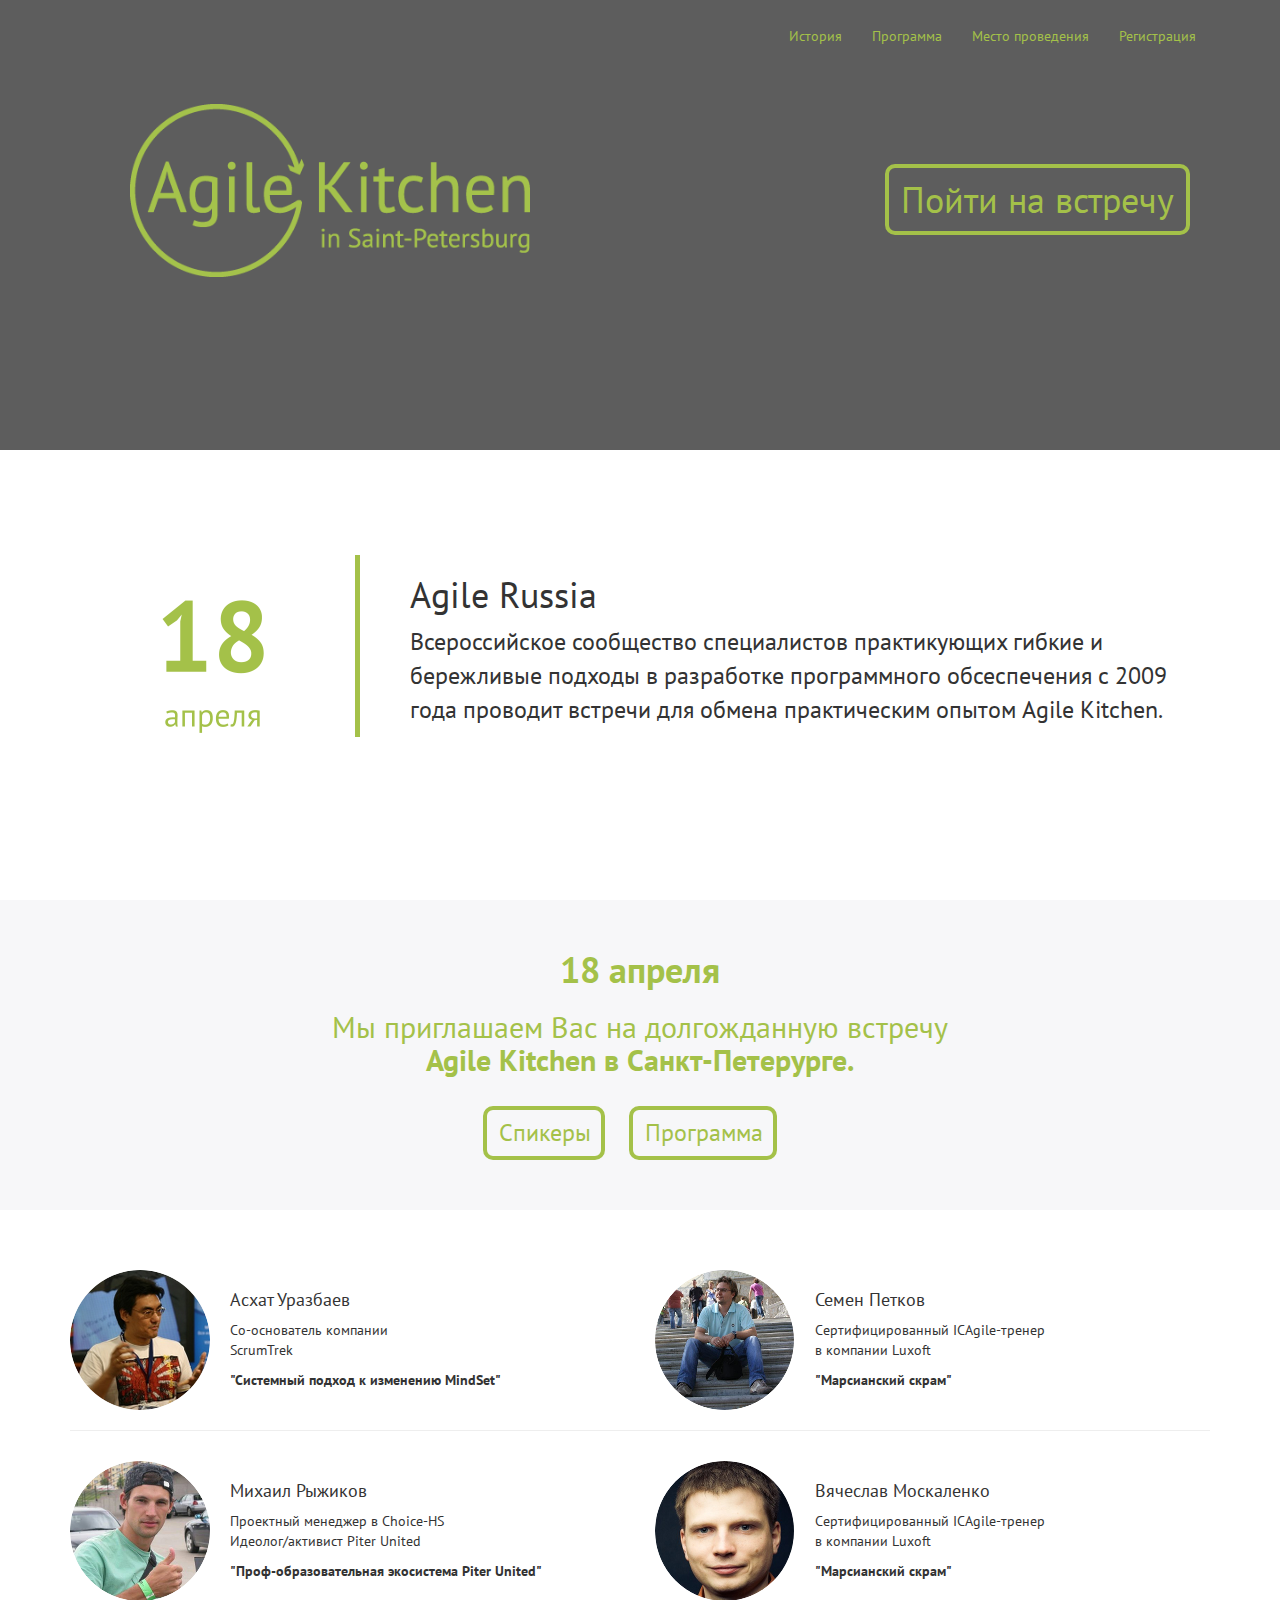
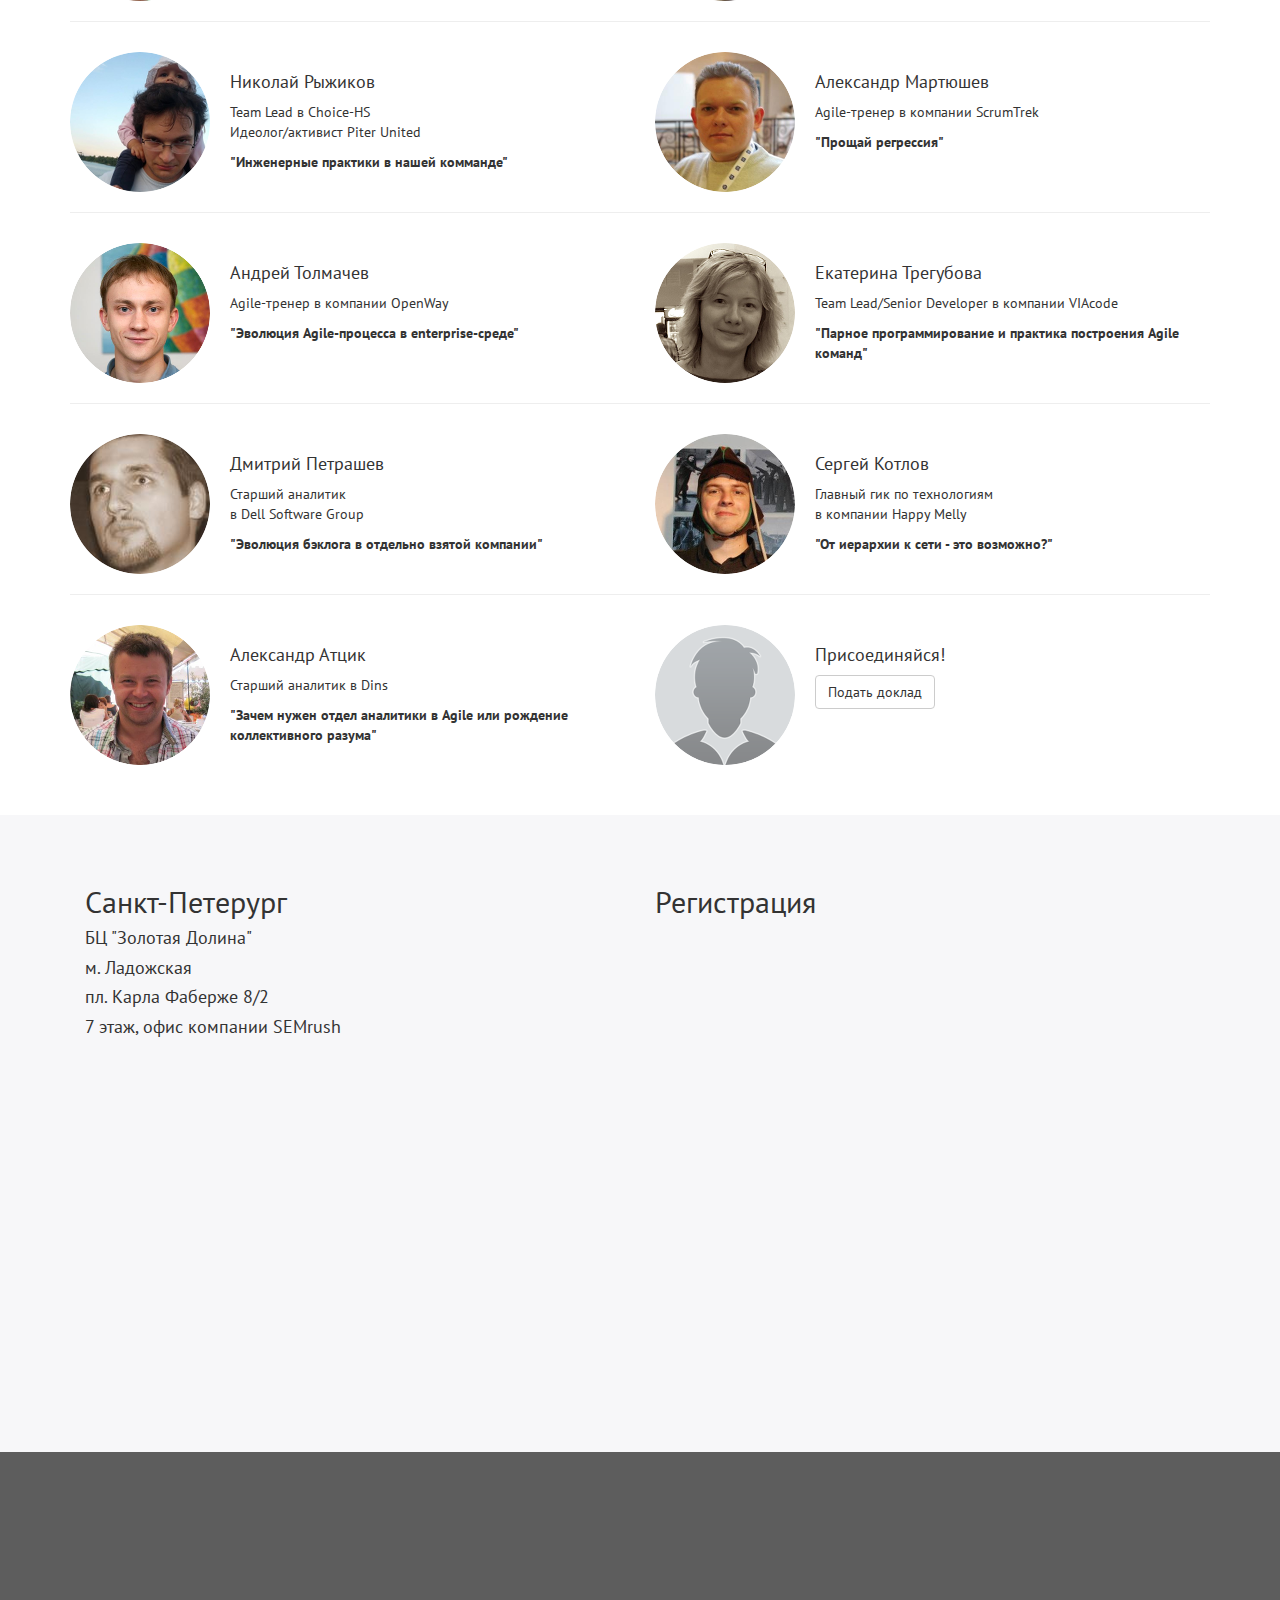
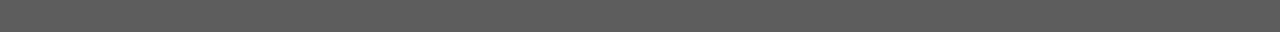
==== index.html @ 90783349 "logo_responsive" ====
<!DOCTYPE html>
<html lang="en">
  <head>
    <meta charset="utf-8">
    <meta http-equiv="X-UA-Compatible" content="IE=edge">
    <meta name="viewport" content="width=device-width, initial-scale=1">
    <title>SPb Agile Kitchen</title>

    <!-- Bootstrap -->
    <link href="css/bootstrap.min.css" rel="stylesheet">

    <!-- PT Sans font-->
    <link href='http://fonts.googleapis.com/css?family=PT+Sans:400,700,400italic,700italic' rel='stylesheet' type='text/css'>

    <!-- HTML5 Shim and Respond.js IE8 support of HTML5 elements and media queries -->
    <!-- WARNING: Respond.js doesn't work if you view the page via file:// -->
    <!--[if lt IE 9]>
      <script src="https://oss.maxcdn.com/libs/html5shiv/3.7.0/html5shiv.js"></script>
      <script src="https://oss.maxcdn.com/libs/respond.js/1.4.2/respond.min.js"></script>
    <![endif]-->
  </head>
  <body>
    <div class="container-fluid">
        <div class="row header">
            <div class="container">
                <div class="row">    
                    <nav class="navbar" role="navigation">
                        <div class="container navabar">
                            <div class="collapse navbar-collapse" id="bs-example-navbar-collapse-1">
                                <ul class="nav navbar-nav navbar-right">
                                    <li><a href="#">История</a></li>
                                    <li><a href="#">Программа</a></li>
                                    <li><a href="#">Место проведения</a></li>
                                    <li><a href="#">Регистрация</a></li>
                                </ul>
                            </div>
                        </div>
                    </nav>
                </div>
                <div class="row">
            		<div class="container">
                        <div class="row logo">
                            <div class="akitchen">
                                <img src="img/akitchen_primary.png" width="400px">
                            </div>
                            <div class="registration">
                                <a href="" class="btn btn-default regbtn"> Пойти на встречу </a>
                            </div>
                        </div>
                    </div>
            	</div>
            </div>
        </div>

        <div class="row history">
            <div class="container">
                
                <div class="col-xs-12 col-md-3">
                    <div class="eventdate">
                        <img src="img/kitchendate.png" width="200px">
                    </div>
                </div>
                <div class="col-xs-12 col-md-9 agilerussia">
                    <h1> Agile Russia </h1>
                    <p> Всероссийское сообщество специалистов практикующих гибкие и бережливые подходы в разработке программного обсеспечения с 2009 года проводит встречи для обмена практическим опытом Agile Kitchen.</p>
                </div>

            </div>
        </div>

        <div class="row program_nav">
            <div class="container navigation">
                <div class="row">    
                    <div class="centered">
                        <h1> <strong>18 апреля</strong> <h1>
                        <h2> Мы приглашаем Вас на долгожданную встречу <br> 
                            <strong> Agile Kitchen в Санкт-Петерурге.</strong></h2>
                        <a href="" class="btn btn-default action"> Спикеры </a>
                        <a href="" class="btn btn-default action"> Программа </a>
                    </div>
                </div>
            </div>
        </div>

        <div class="row program">    
            <div class="container speakers">
                <div class="row">
                    <div class="col-xs-12 col-md-6">
                        <div class="speaker">
                            <img src="img/Urazbaev.png" alt="..." class="img-circle">
                            <h4> Асхат Уразбаев </h4>
                            <p> Со-основатель компании <br>ScrumTrek</p>
                            <p><strong>"Системный подход к изменению MindSet" </strong> </p>
                        </div>
                    </div>

                    <div class="col-xs-12 col-md-6">
                        <div class="speaker">
                            <img src="img/Petkov.png" alt="..." class="img-circle">
                            <h4> Семен Петков </h4>
                            <p> Сертифицированный ICAgile-тренер <br>в компании Luxoft</p>
                            <p> <strong> "Марсианский скрам" </strong></p>
                        </div>
                    </div>
                </div>

                <hr>

                <div class="row">
                    <div class="col-xs-12 col-md-6">
                        <div class="speaker">
                            <img src="img/Ryzhikov.png" alt="..." class="img-circle">
                            <h4> Михаил Рыжиков </h4>
                            <p> Проектный менеджер в Choice-HS <br>Идеолог/активист Piter United</p>
                            <p><strong>"Проф-образовательная экосистема Piter United"</strong></p>
                        </div>
                    </div>

                    <div class="col-xs-12 col-md-6">
                        <div class="speaker">
                            <img src="img/Moskalenko.png" alt="..." class="img-circle">
                            <h4> Вячеслав Москаленко </h4>
                            <p> Сертифицированный ICAgile-тренер <br>в компании Luxoft</p>
                            <p> <strong> "Марсианский скрам" </strong></p>
                        </div>
                    </div>
                </div>

                <hr>

                <div class="row">
                    <div class="col-xs-12 col-md-6">
                        <div class="speaker">
                            <img src="img/RyzhikovN.png" alt="..." class="img-circle">
                            <h4> Николай Рыжиков </h4>
                            <p> Team Lead в Choice-HS <br>Идеолог/активист Piter United</p>
                            <p><strong>"Инженерные практики в нашей комманде"</strong></p>
                        </div>
                    </div>

                    <div class="col-xs-12 col-md-6">
                        <div class="speaker">
                            <img src="img/Martiushev.png" alt="..." class="img-circle">
                            <h4> Александр Мартюшев </h4>
                            <p> Agile-тренер в компании ScrumTrek</p>
                            <p><strong>"Прощай регрессия"</strong></p>
                        </div>
                    </div>

                </div>

                <hr>

                <div class="row">
                    <div class="col-xs-12 col-md-6">
                        <div class="speaker">
                            <img src="img/Tolmachev.png" alt="..." class="img-circle">
                            <h4> Андрей Толмачев </h4>
                            <p> Agile-тренер в компании OpenWay</p>
                            <p><strong>"Эволюция Agile-процесса в enterprise-среде"</strong></p>
                        </div>
                    </div>

                    <div class="col-xs-12 col-md-6">
                        <div class="speaker">
                            <img src="img/Tregubova.png" alt="..." class="img-circle">
                            <h4> Екатерина Трегубова </h4>
                            <p> Team Lead/Senior Developer в компании VIAcode</p>
                            <p><strong>"Парное программирование и практика построения Agile команд"</strong></p>
                        </div>
                    </div>
                </div>

                <hr>

                <div class="row">
                    <div class="col-xs-12 col-md-6">
                        <div class="speaker">
                            <img src="img/Petrashev.png" alt="..." class="img-circle">
                            <h4> Дмитрий Петрашев </h4>
                            <p> Старший аналитик  <br>в Dell Software Group</p>
                            <p><strong>"Эволюция бэклога в отдельно взятой компании"</strong></p>
                        </div>
                    </div>    

                    <div class="col-xs-12 col-md-6">
                        <div class="speaker">
                            <img src="img/Kotlov.png" alt="..." class="img-circle">
                            <h4> Сергей Котлов </h4>
                            <p> Главный гик по технологиям <br>в компании Happy Melly</p>
                            <p><strong>"От иерархии к сети - это возможно?"</strong></p>
                        </div>
                    </div>
                </div>

                <hr>

                <div class="row">
                    <div class="col-xs-12 col-md-6">
                        <div class="speaker">
                            <img src="img/Atsik.png" alt="..." class="img-circle">
                            <h4> Александр Атцик </h4>
                            <p> Старший аналитик в Dins</p>
                            <p><strong>"Зачем нужен отдел аналитики в Agile или рождение коллективного разума"</strong></p>
                        </div>
                    </div>    

                    <div class="col-xs-12 col-md-6">
                        <div class="speaker">
                            <img src="img/profile.png" alt="..." class="img-circle">
                            <h4> Присоединяйся! </h4>
                            <a class="btn btn-default" href="mailto:piterunited@gmail.com">Подать доклад</a>
                        </div>
                    </div>
                </div>

            </div>
            
            <div class="container programma">
            </div>
        </div>

        <div class="row place">
            <div class="container">
                <div class="col-xs-12 col-md-6">
                    <div class="address">
                        <h2>Санкт-Петерург</h2>
                        <h4>БЦ "Золотая Долина"</h4>
                        <h4>м. Ладожская</h4>
                        <h4>пл. Карла Фаберже 8/2</h4>
                        <h4> 7 этаж, офис компании SEMrush</h4>
                    </div>
                    <div class="map">
                        <iframe src="https://www.google.com/maps/embed?pb=!1m14!1m8!1m3!1d1998.8951036023518!2d30.438757751342777!3d59.933882746565814!3m2!1i1024!2i768!4f13.1!3m3!1m2!1s0x469631fcfbc6f815%3A0x285c0dc215e7cc01!2sploshchad&#39;+Karla+Faberzhe%2C+8%2F2%2C+Sankt-Peterburg!5e0!3m2!1sen!2sru!4v1397076860439" width="400" height="300" frameborder="0" style="border:0"></iframe>
                    </div>
                </div>
                <div class="col-xs-12 col-md-6">
                    <div class="regform">
                        <h2> Регистрация </h2>
                        <script defer="defer" data-timepad-widget-v2="event_register" data-timepad-customized="2708" src="http://timepad.ru/js/tpwf/loader/min/loader.js">
                            (function(){return {"event":{"id":"115132","org":"1382","subdomain":"agilerussia"}}; })();
                        </script>
                    </div>
                </div>
            </div>
        </div>

        <div class="row footer">
            <div class="container">

            </div>
        </div>

    </div>

    </script>
    <!-- jQuery (necessary for Bootstrap's JavaScript plugins) -->
    <script src="https://ajax.googleapis.com/ajax/libs/jquery/1.11.0/jquery.min.js"></script>
    <!-- Include all compiled plugins (below), or include individual files as needed -->
    <script src="js/bootstrap.min.js"></script>
  </body>
</html>
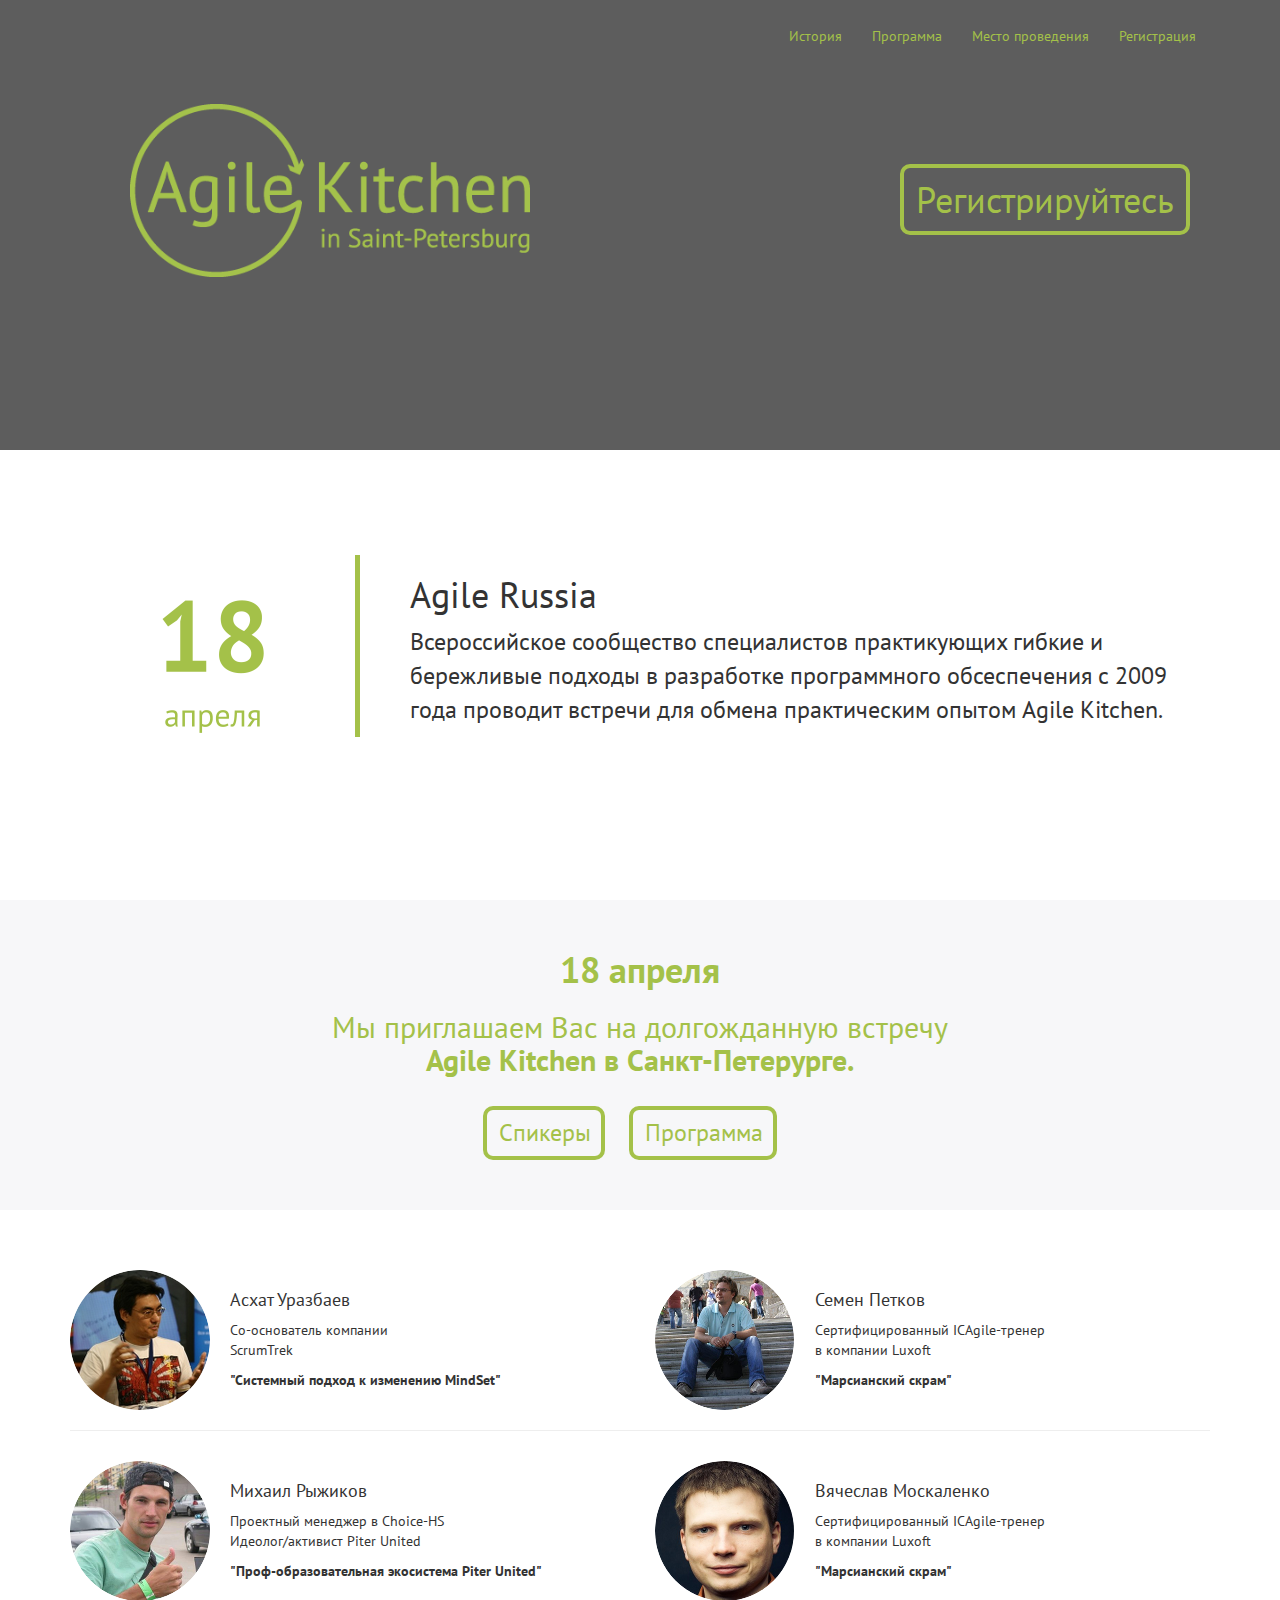
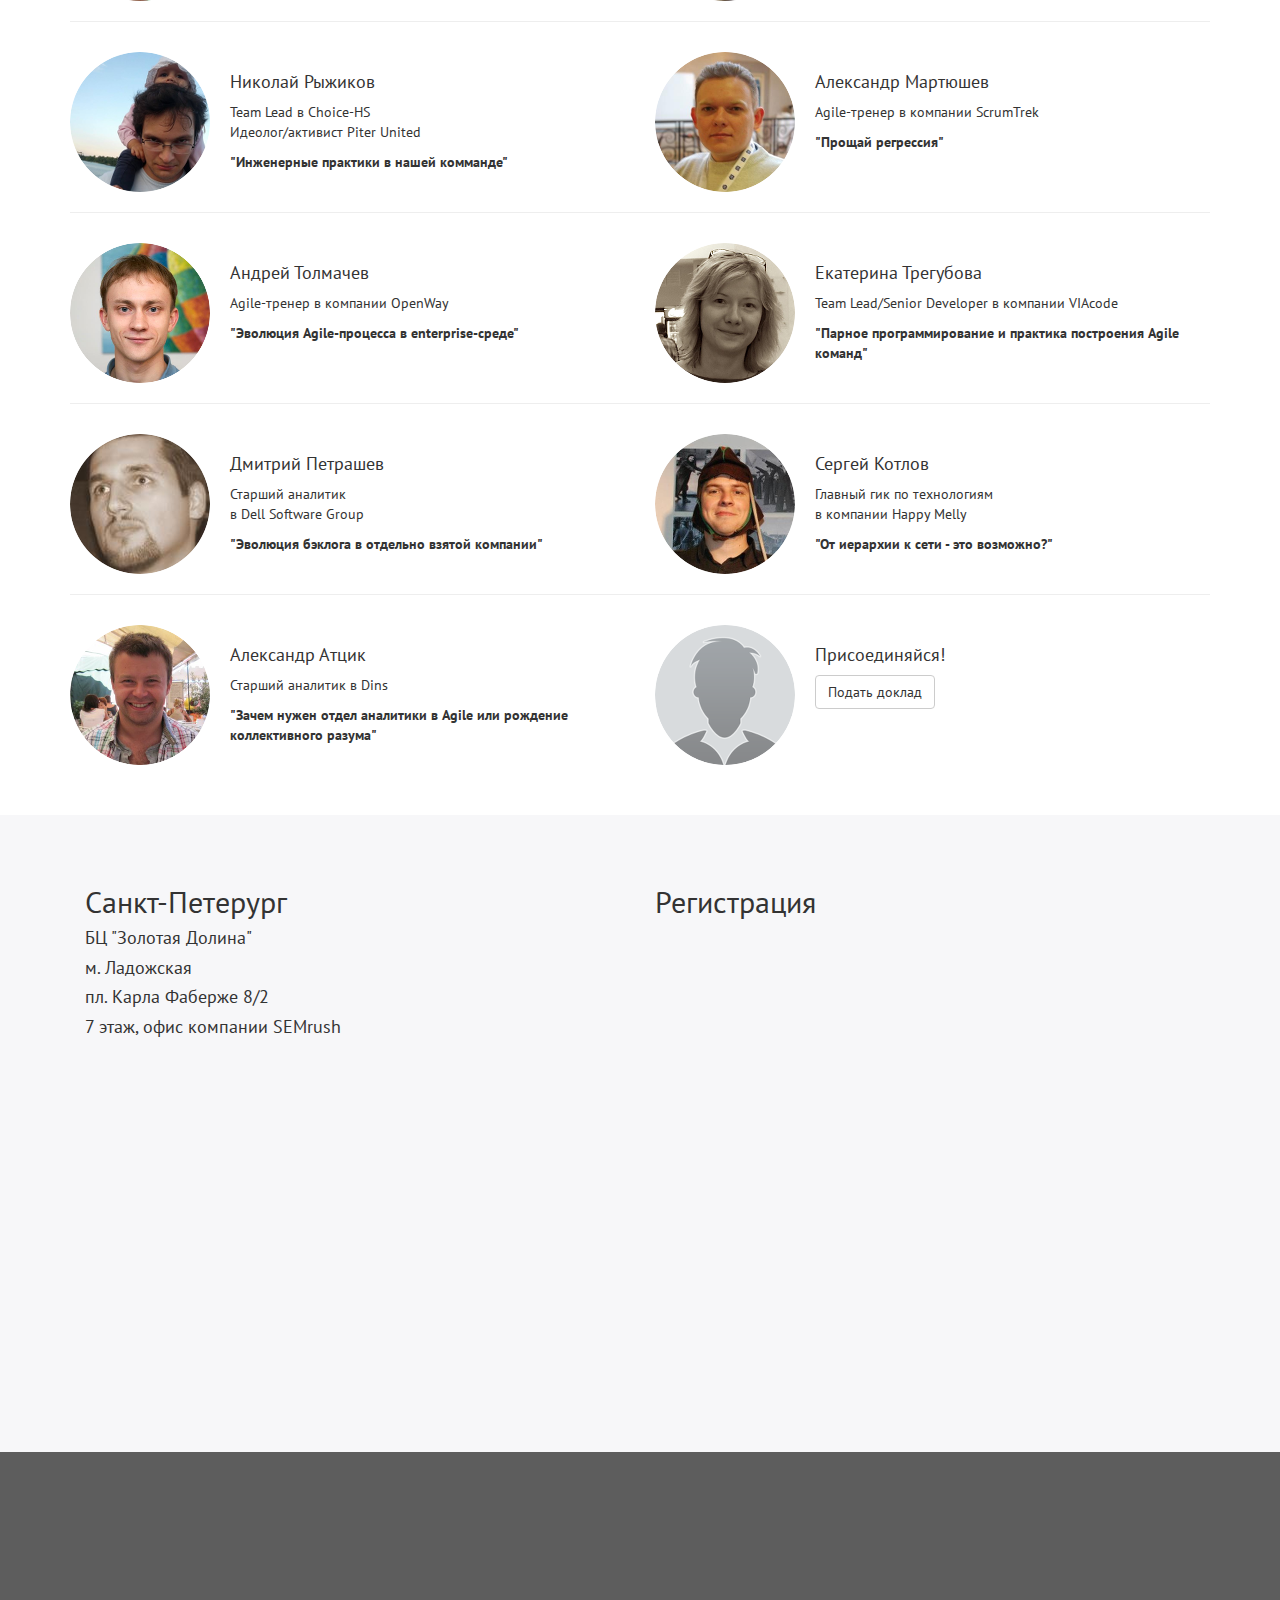
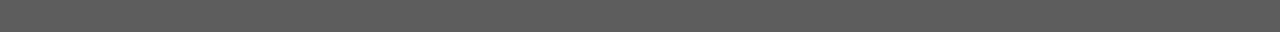
==== commit 70461472: "small_fix" ====
--- a/index.html
+++ b/index.html
@@ -44,7 +44,7 @@
                                 <img src="img/akitchen_primary.png" width="400px">
                             </div>
                             <div class="registration">
-                                <a href="" class="btn btn-default regbtn"> Пойти на встречу </a>
+                                <a href="" class="btn btn-default regbtn"> Регистрируйтесь </a>
                             </div>
                         </div>
                     </div>
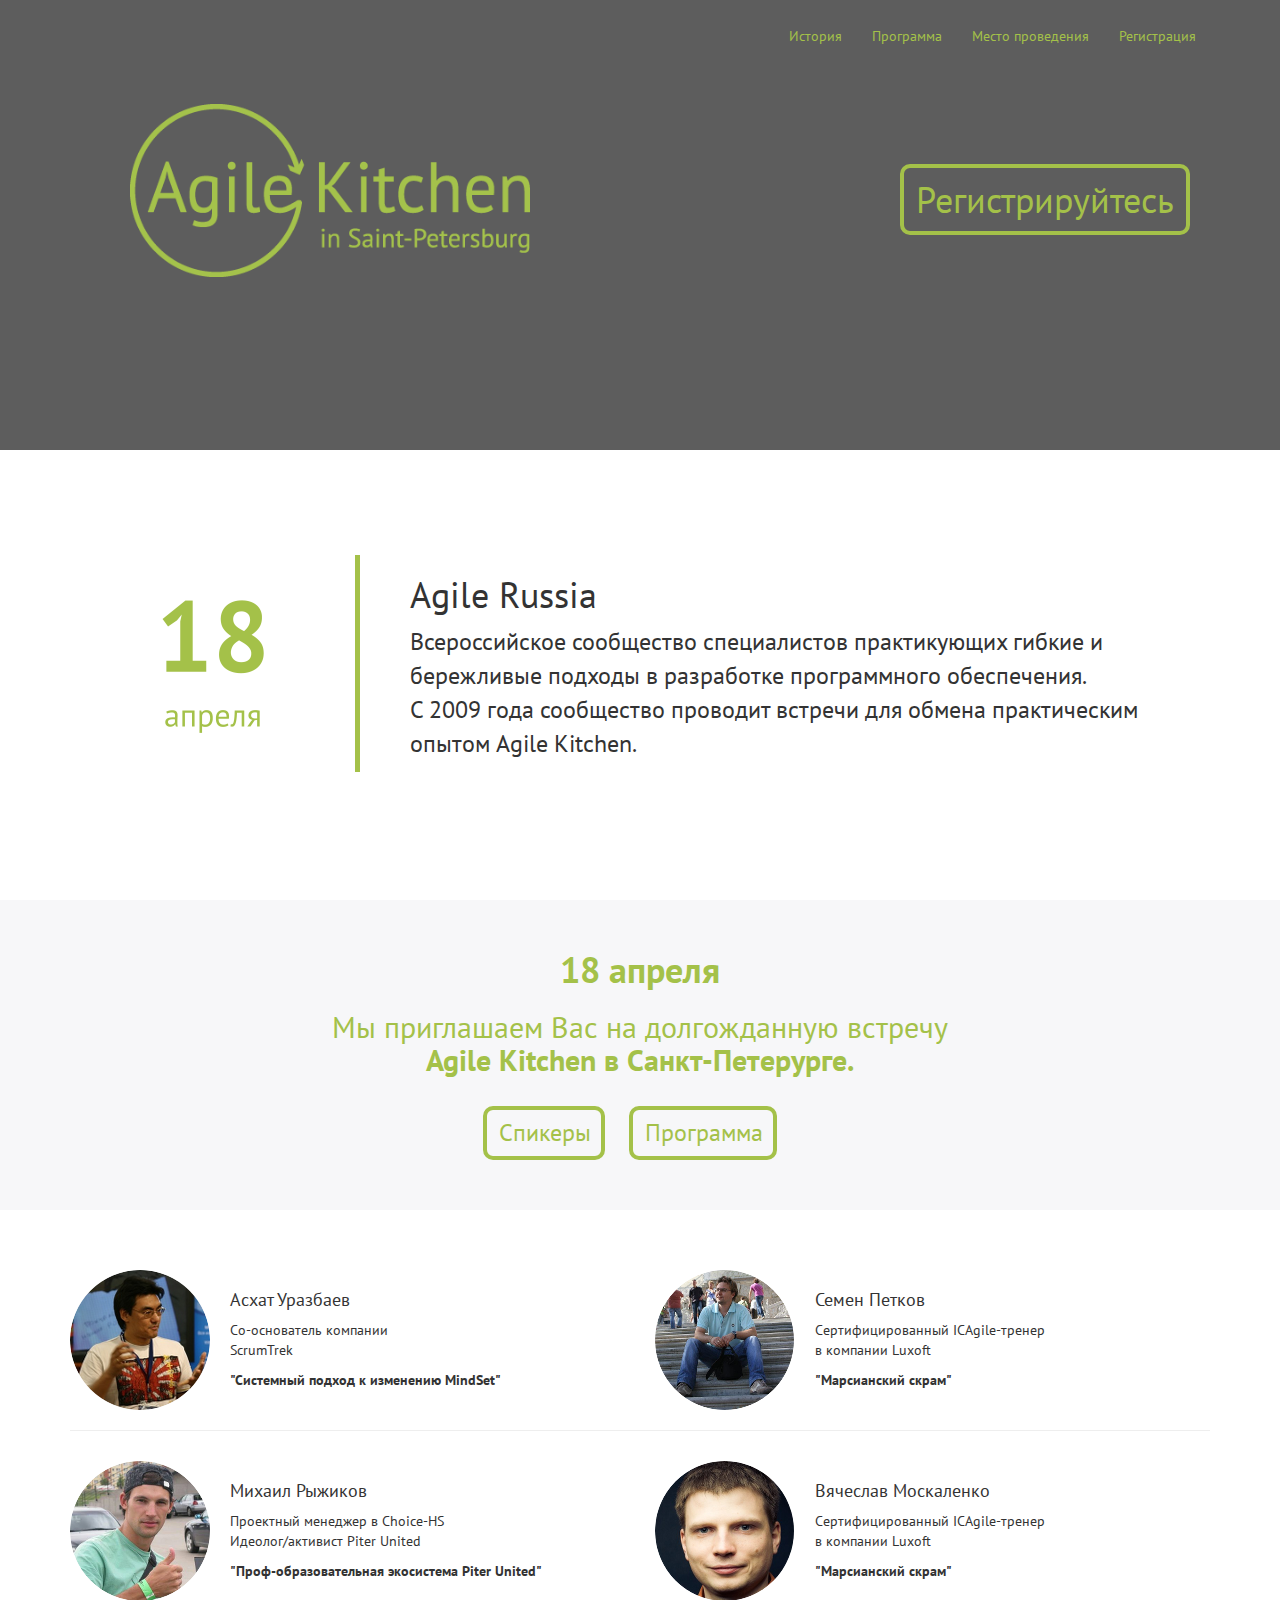
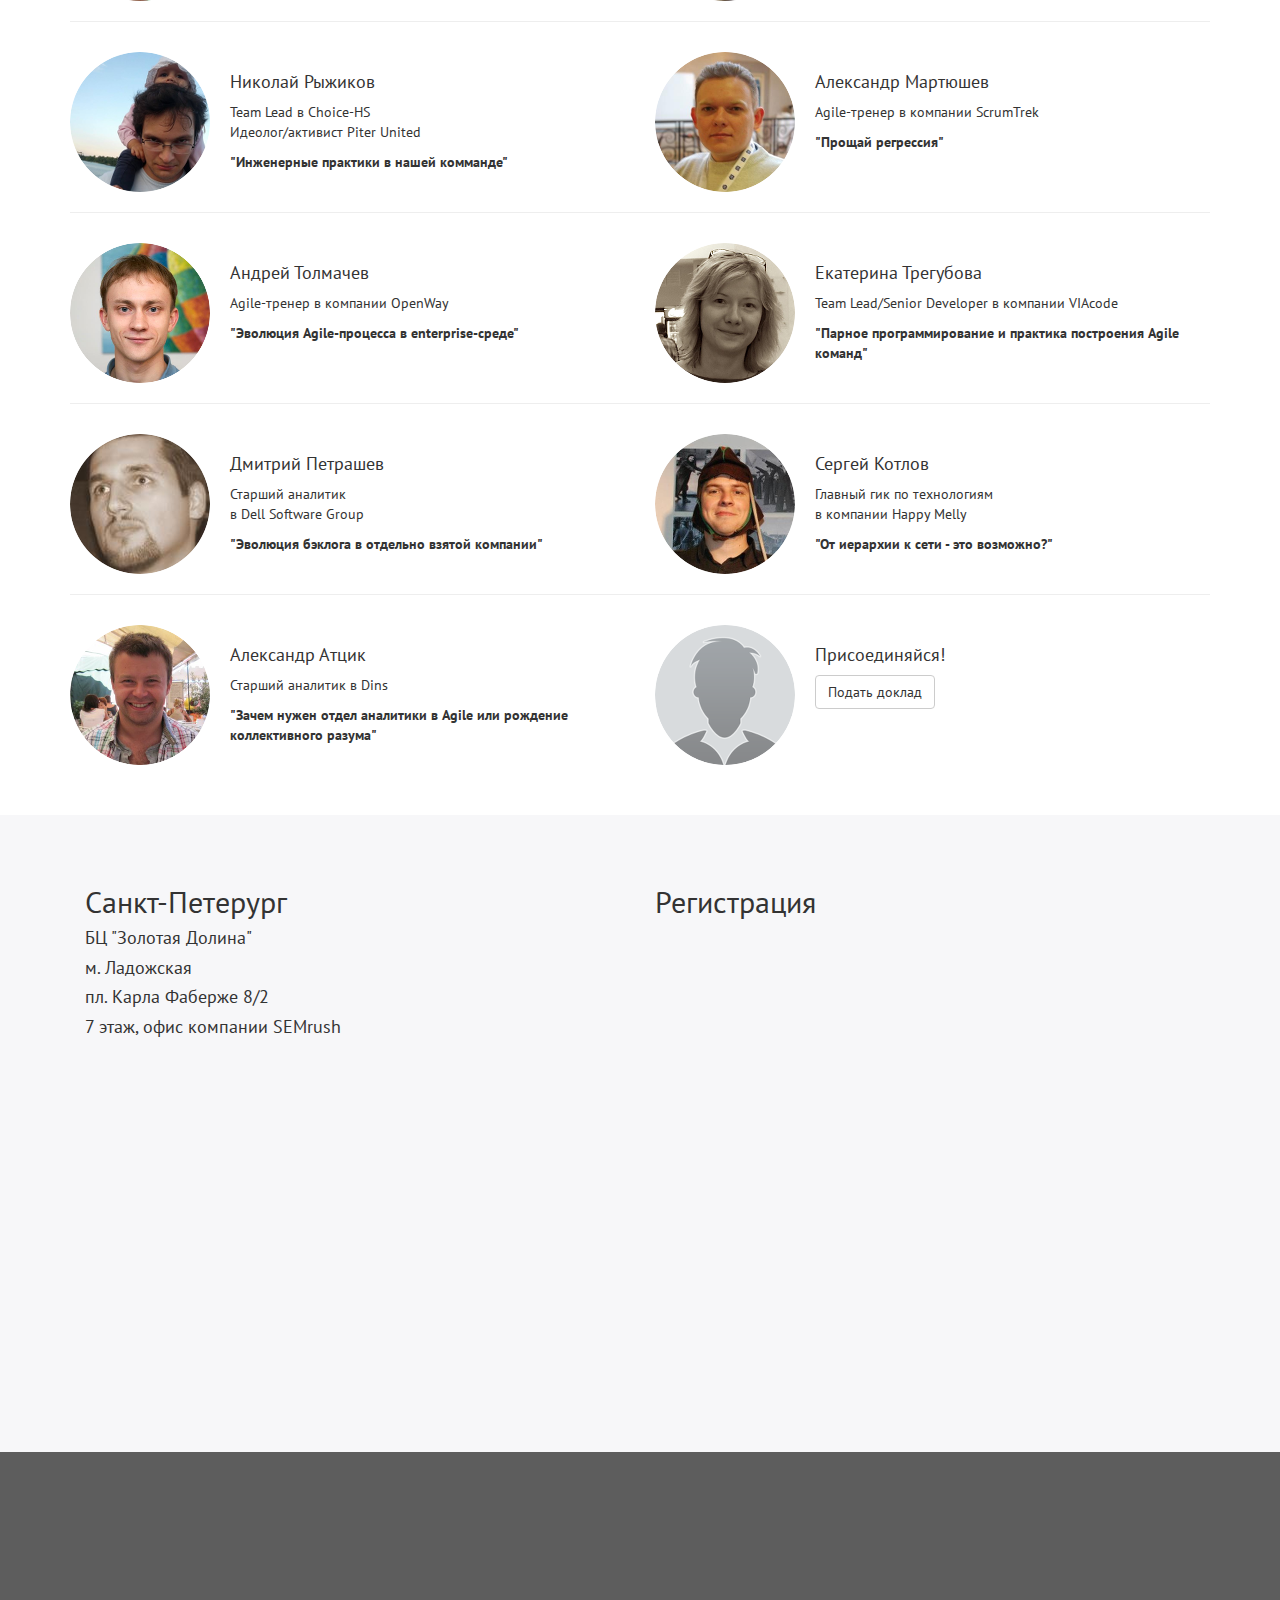
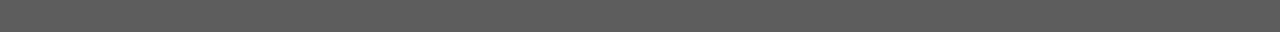
==== commit e011a57b: "ochepiatki" ====
--- a/index.html
+++ b/index.html
@@ -62,7 +62,7 @@
                 </div>
                 <div class="col-xs-12 col-md-9 agilerussia">
                     <h1> Agile Russia </h1>
-                    <p> Всероссийское сообщество специалистов практикующих гибкие и бережливые подходы в разработке программного обсеспечения с 2009 года проводит встречи для обмена практическим опытом Agile Kitchen.</p>
+                    <p> Всероссийское сообщество специалистов практикующих гибкие и бережливые подходы в разработке программного обеспечения.<br> С 2009 года сообщество проводит встречи для обмена практическим опытом Agile Kitchen.</p>
                 </div>
 
             </div>
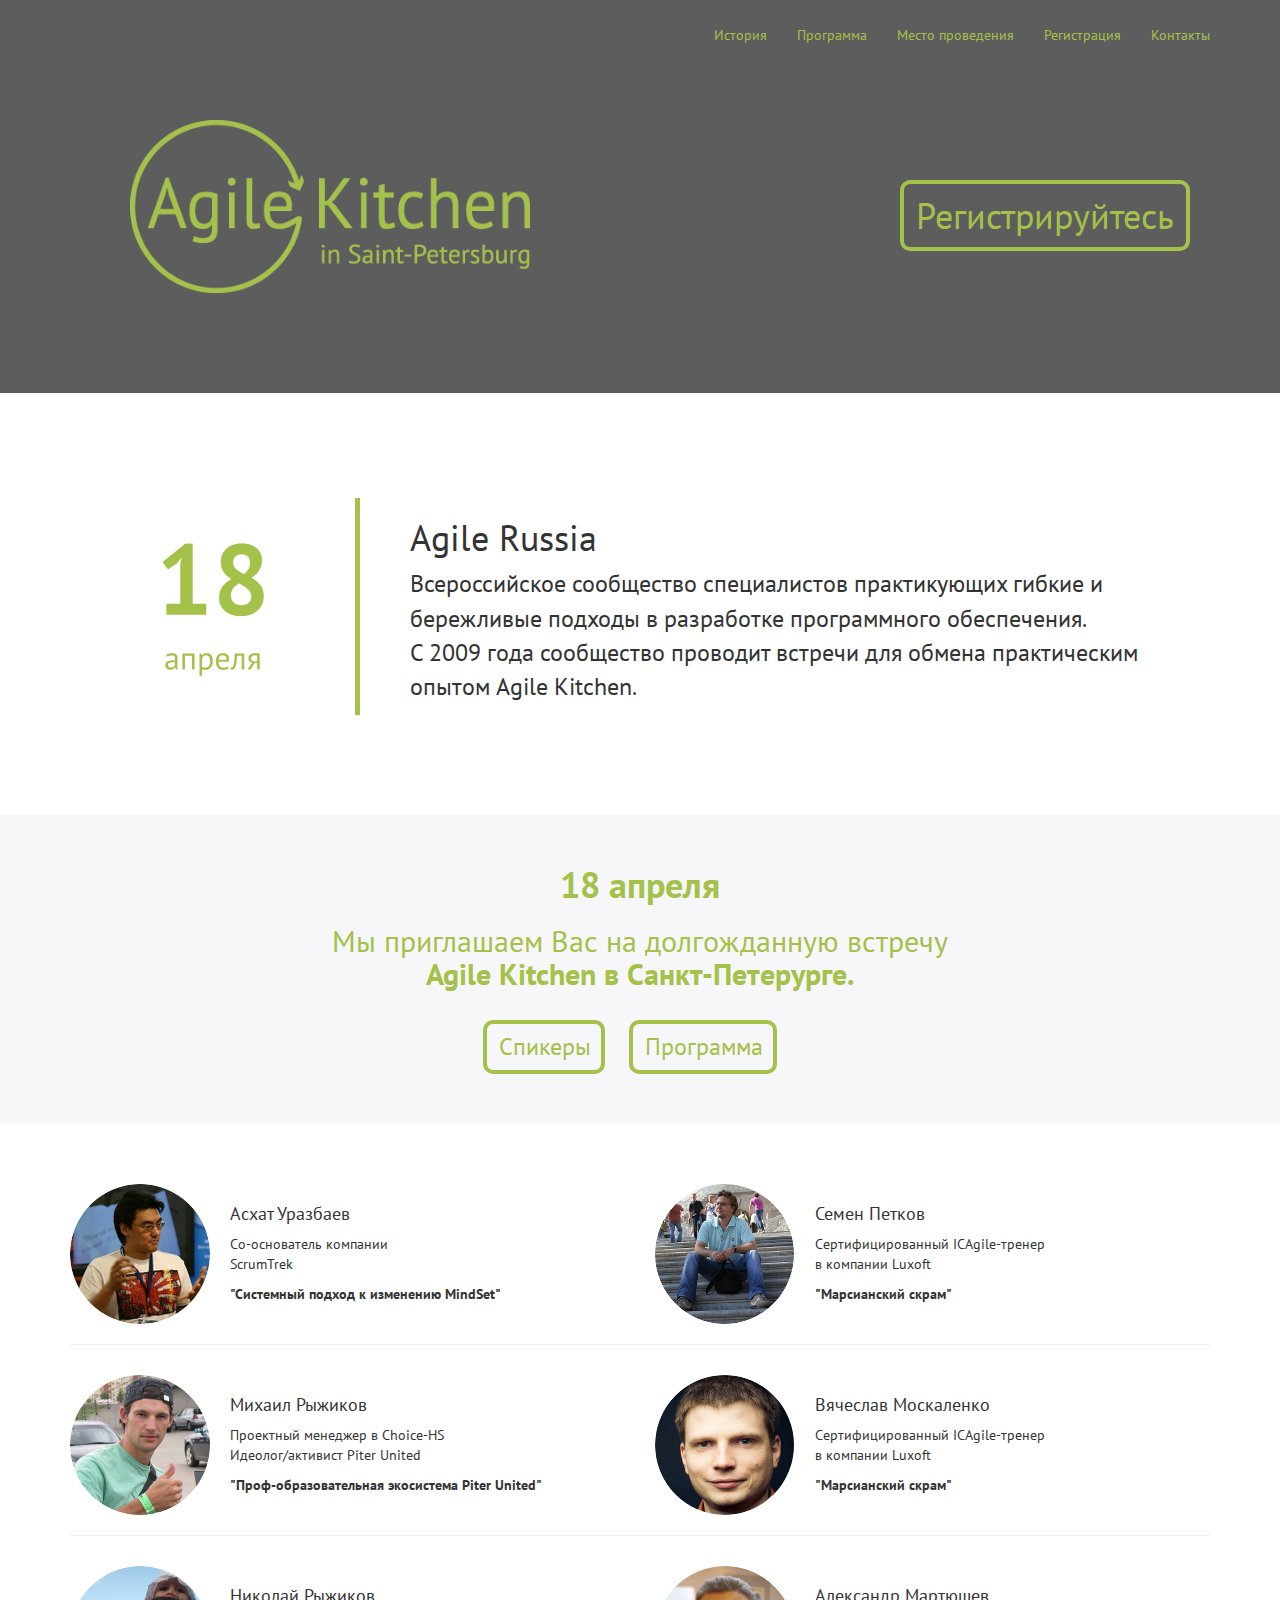
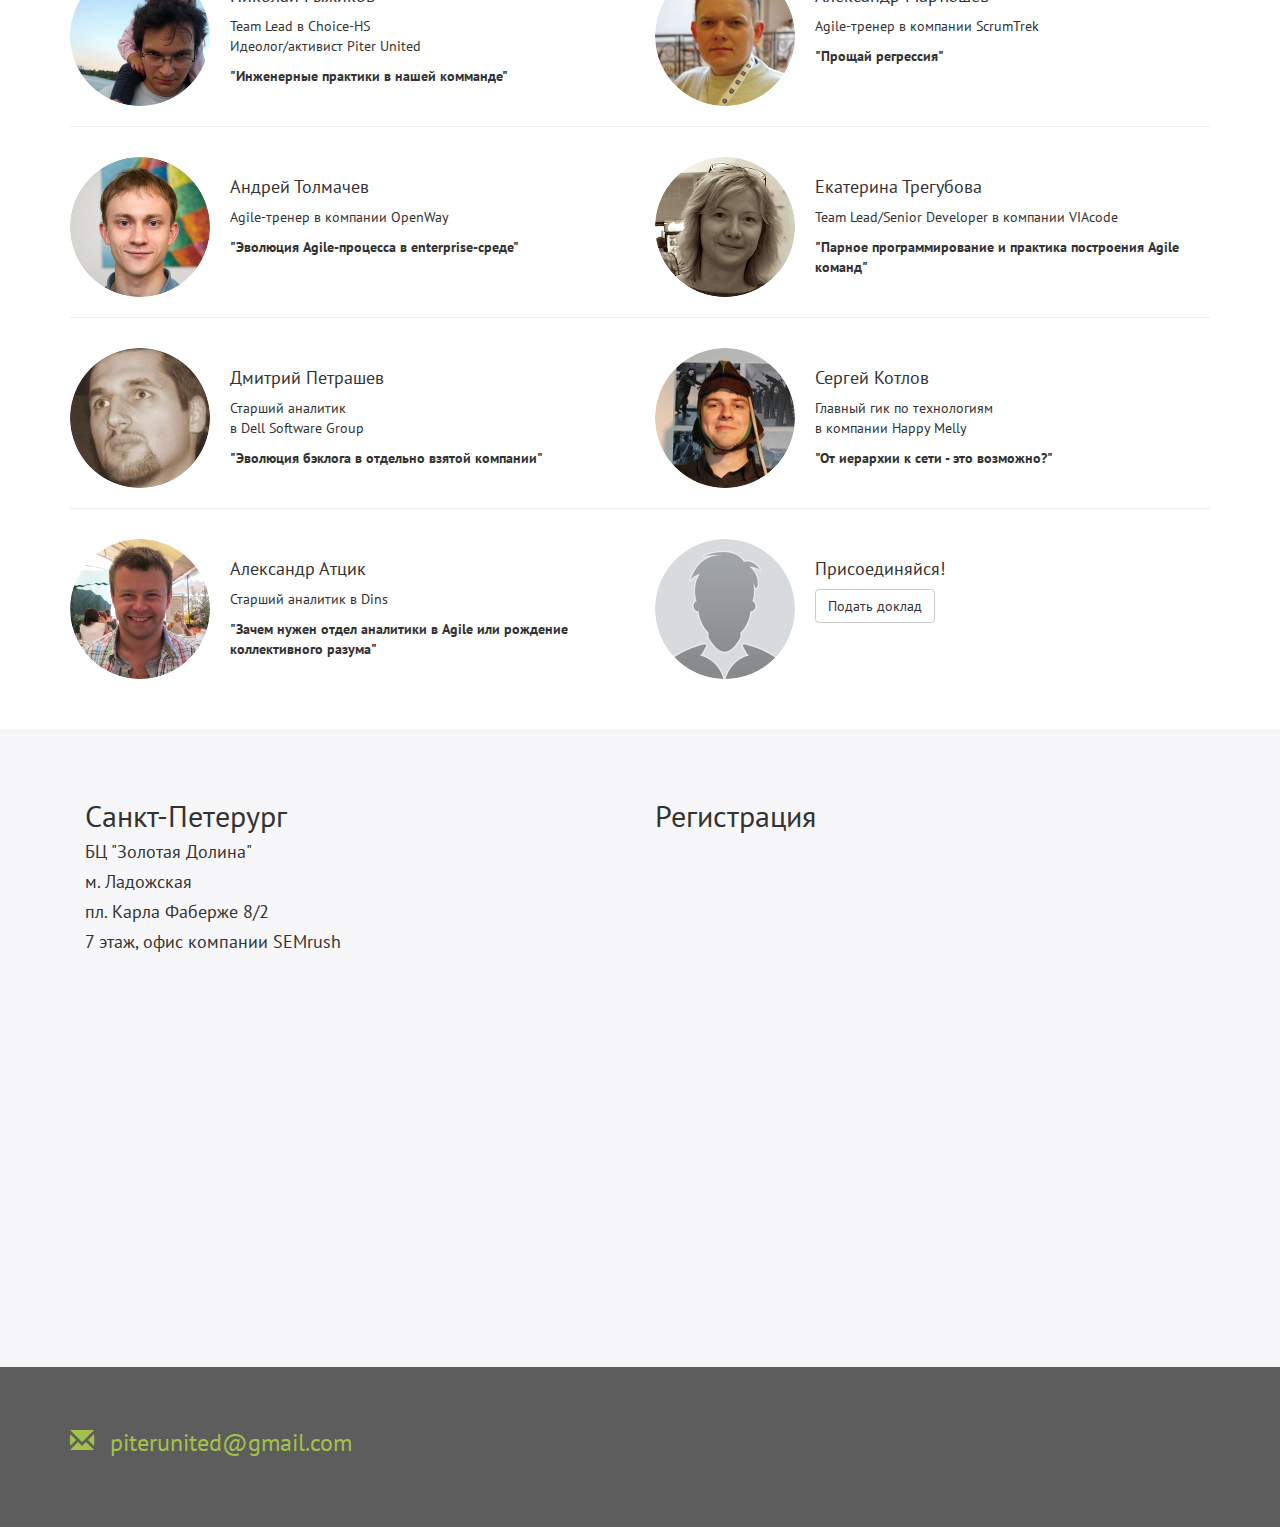
==== commit 41dfb925: "responsive" ====
--- a/index.html
+++ b/index.html
@@ -24,14 +24,15 @@
         <div class="row header">
             <div class="container">
                 <div class="row">    
-                    <nav class="navbar" role="navigation">
+                    <nav class="navbar navbar-fixed-top" role="navigation">
                         <div class="container navabar">
                             <div class="collapse navbar-collapse" id="bs-example-navbar-collapse-1">
                                 <ul class="nav navbar-nav navbar-right">
-                                    <li><a href="#">История</a></li>
-                                    <li><a href="#">Программа</a></li>
-                                    <li><a href="#">Место проведения</a></li>
-                                    <li><a href="#">Регистрация</a></li>
+                                    <li><a href="/">История</a></li>
+                                    <li><a href="#program">Программа</a></li>
+                                    <li><a href="#place">Место проведения</a></li>
+                                    <li><a href="#place">Регистрация</a></li>
+                                    <li><a href="#footer">Контакты</a></li>
                                 </ul>
                             </div>
                         </div>
@@ -41,10 +42,10 @@
             		<div class="container">
                         <div class="row logo">
                             <div class="akitchen">
-                                <img src="img/akitchen_primary.png" width="400px">
+                                <img class="img-responsive" src="img/akitchen_primary.png" width="400px">
                             </div>
                             <div class="registration">
-                                <a href="" class="btn btn-default regbtn"> Регистрируйтесь </a>
+                                <a href="#place" class="btn btn-default regbtn"> Регистрируйтесь </a>
                             </div>
                         </div>
                     </div>
@@ -52,7 +53,7 @@
             </div>
         </div>
 
-        <div class="row history">
+        <div class="row history" id="history">
             <div class="container">
                 
                 <div class="col-xs-12 col-md-3">
@@ -82,7 +83,7 @@
             </div>
         </div>
 
-        <div class="row program">    
+        <div class="row program" id="program">    
             <div class="container speakers">
                 <div class="row">
                     <div class="col-xs-12 col-md-6">
@@ -220,7 +221,7 @@
             </div>
         </div>
 
-        <div class="row place">
+        <div class="row place" id="place">
             <div class="container">
                 <div class="col-xs-12 col-md-6">
                     <div class="address">
@@ -245,9 +246,13 @@
             </div>
         </div>
 
-        <div class="row footer">
-            <div class="container">
-
+        <div class="row footer" id="footer">
+            <div class="container">
+
+                <h3>
+                    <span class="glyphicon glyphicon-envelope"></span>
+                    <a href="mailto:piterunited@gmail.com"> piterunited@gmail.com </a>
+                </h3>
             </div>
         </div>
 
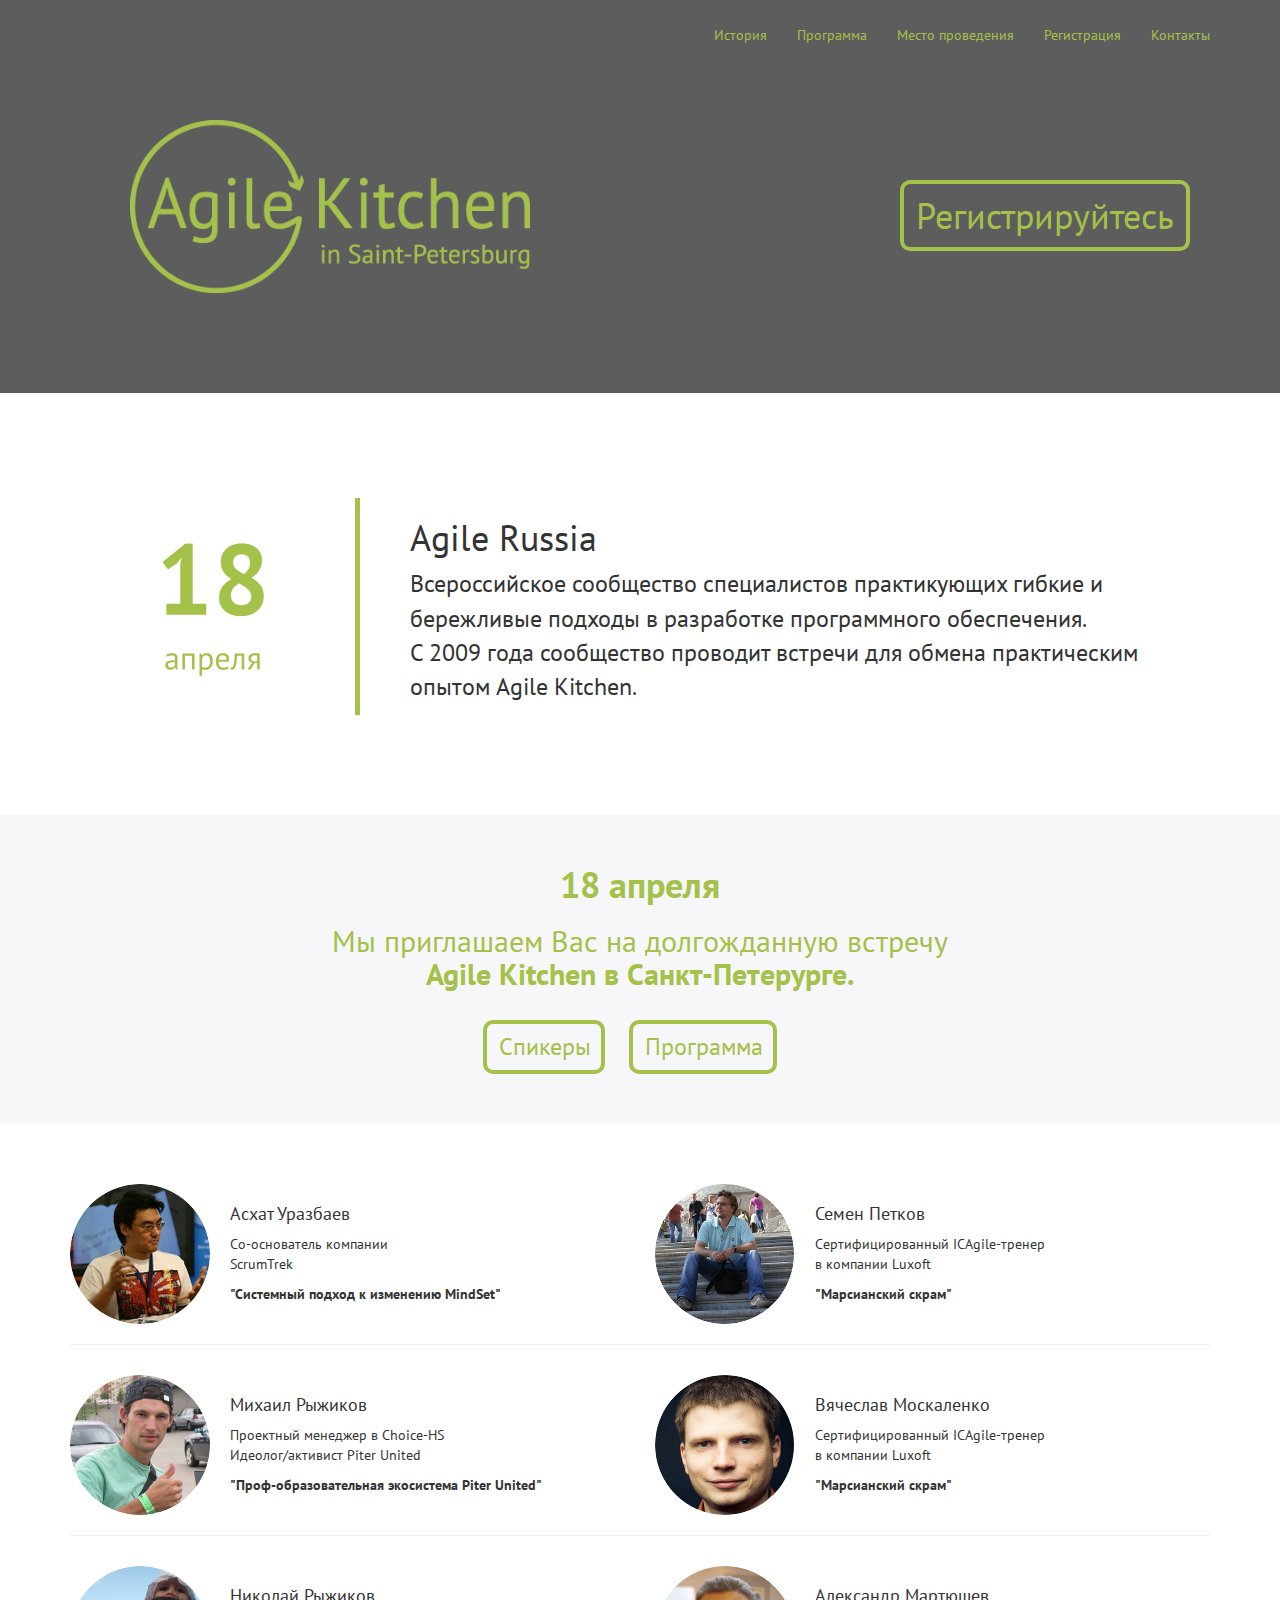
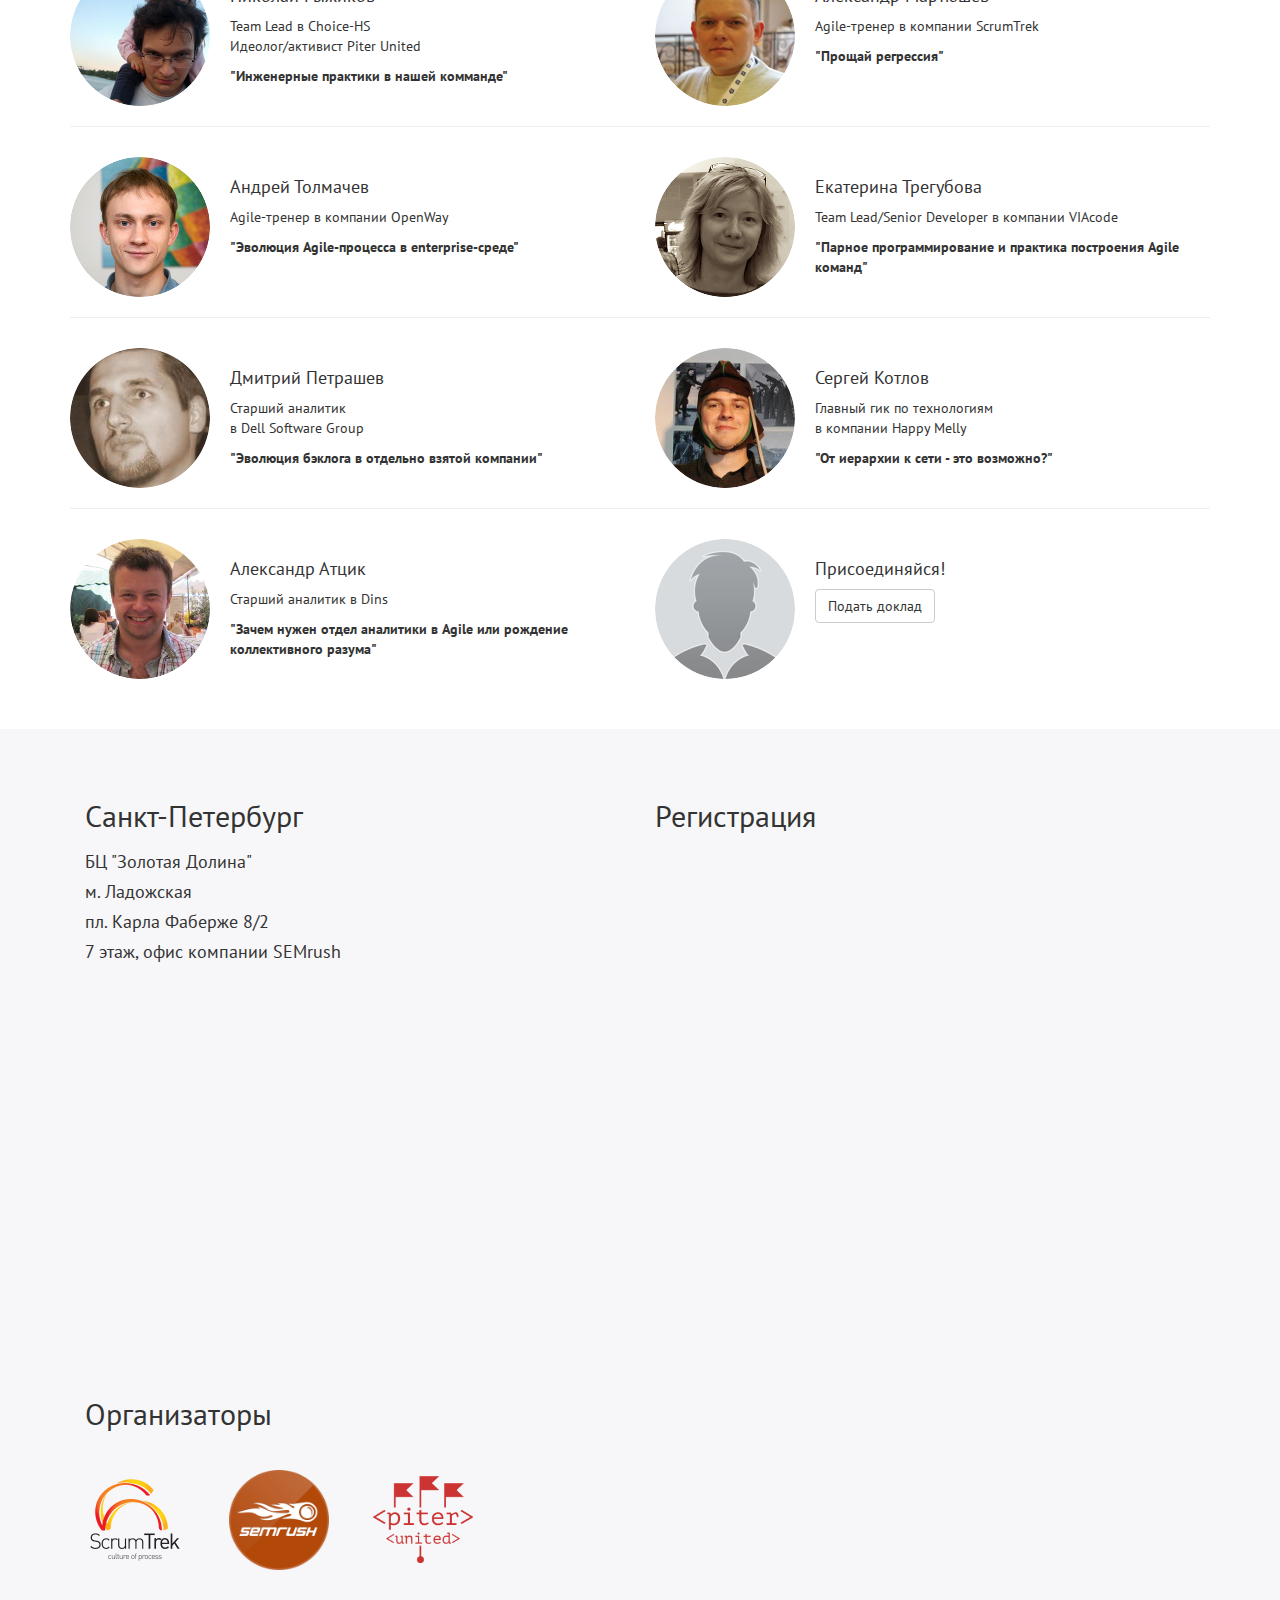
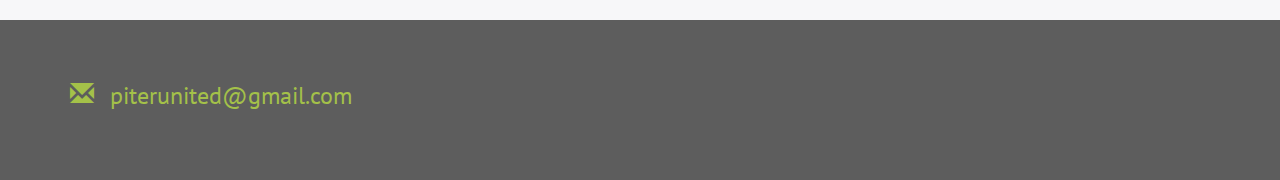
==== commit bf74773b: "programm" ====
--- a/index.html
+++ b/index.html
@@ -76,15 +76,18 @@
                         <h1> <strong>18 апреля</strong> <h1>
                         <h2> Мы приглашаем Вас на долгожданную встречу <br> 
                             <strong> Agile Kitchen в Санкт-Петерурге.</strong></h2>
-                        <a href="" class="btn btn-default action"> Спикеры </a>
-                        <a href="" class="btn btn-default action"> Программа </a>
-                    </div>
-                </div>
-            </div>
-        </div>
-
-        <div class="row program" id="program">    
-            <div class="container speakers">
+                        <a class="btn btn-default action" onclick="selectspeakers()"> Спикеры </a>
+                        <a class="btn btn-default action" onclick="selectprogram()"> Программа </a>
+                    </div>
+                </div>
+            </div>
+        </div>
+
+
+        <div class="row program" id="program">
+
+        <!-- Спикеры -->    
+            <div class="container speakers" id="speakers">
                 <div class="row">
                     <div class="col-xs-12 col-md-6">
                         <div class="speaker">
@@ -216,25 +219,105 @@
                 </div>
 
             </div>
+
+            <!-- Программа -->
             
-            <div class="container programma">
-            </div>
-        </div>
+            <div class="container programma" id="programma">
+                <h2> Докладная секция</h2>
+                <table class="table">
+                    <tr>
+                        <td>10.00-10.40</td>
+                        <td>Прощай регрессия, Мартюшев Александр</td>
+                        <td>ScrumTrek</td>
+                    </tr>
+                    <tr>
+                        <td>10.50-11.30</td>
+                        <td>Рождение и эволюция Agile-процесса в enterprise-среде, Толмачев Андрей</td>
+                        <td>OpenWay</td>
+                    <tr>
+                        <td>11.40-12.20</td>
+                        <td>Инженерные практики в отдельно взятой комманде, Рыжиков Николай</td>
+                        <td>HealthSamurai</td>
+                    </tr>
+                    <tr>    
+                        <td>12.30-13.10</td>
+                        <td>Парное программирование как практика построения Agile команд, Трегубова Екатерина</td>
+                        <td>VIAcode</td>
+                    </tr>
+                    <tr>    
+                        <td>13.10-14.10</td>
+                        <td>Обеденный перерыв</td>
+                        <td></td>
+                    </tr>
+                    <tr>
+                        <td>14.10-14.50</td>
+                        <td>Системный подход к изменению MindSet, Уразбаев Асхат</td>
+                        <td>ScrumTrek</td>
+                    </tr>
+                    <tr>
+                        <td>15.00-15.40</td>
+                        <td>Об эволюции бэклога в отдельно взятой компании, Петрашев Дмитрий</td>
+                        <td>Dell Software Group</td>
+                    </tr>
+                    <tr>    
+                        <td>15.50-16.30</td>
+                        <td>Зачем нужен отдел аналитики в Agile или рождение коллективного разума, Атцик Александр</td>
+                        <td>Dins</td>
+                    </tr>
+                    <tr>    
+                        <td>16.40-17.20</td>
+                        <td>От иерархии к сети - это возможно?, Котлов Сергей</td>
+                        <td>Happy Melly</td>
+                    </tr>
+                    <tr>    
+                        <td>17.30-18.00</td>
+                        <td>Профессионально-образовательная экосистема Piter United, Рыжиков Михаил</td>
+                        <td>HealthSamurai</td>
+                    </tr>
+                </table>
+
+                <h2> Мастер-классы</h2>
+                <table class="table">
+                    <tr>
+                        <td>10.00-12.00</td>
+                        <td>Марсианский скрам, Петков Семен и Москаленко Слава</td>
+                        <td>Luxoft</td>
+                    </tr>
+                    <tr>    
+                        <td>14.10-18.00</td>
+                        <td>Поиграем в GetKanban, Мартюшев Александр и Рыжиков Михаил</td>
+                        <td>ScrumTrek</td>
+                    </tr>
+                </table>
+            </div>
+        </div>
+
+<!-- Место и Регистрация -->
 
         <div class="row place" id="place">
             <div class="container">
+                
                 <div class="col-xs-12 col-md-6">
                     <div class="address">
-                        <h2>Санкт-Петерург</h2>
+                        <h2>Санкт-Петербург</h2>
                         <h4>БЦ "Золотая Долина"</h4>
                         <h4>м. Ладожская</h4>
                         <h4>пл. Карла Фаберже 8/2</h4>
                         <h4> 7 этаж, офис компании SEMrush</h4>
                     </div>
+                    
                     <div class="map">
                         <iframe src="https://www.google.com/maps/embed?pb=!1m14!1m8!1m3!1d1998.8951036023518!2d30.438757751342777!3d59.933882746565814!3m2!1i1024!2i768!4f13.1!3m3!1m2!1s0x469631fcfbc6f815%3A0x285c0dc215e7cc01!2sploshchad&#39;+Karla+Faberzhe%2C+8%2F2%2C+Sankt-Peterburg!5e0!3m2!1sen!2sru!4v1397076860439" width="400" height="300" frameborder="0" style="border:0"></iframe>
                     </div>
-                </div>
+
+                    <div class="sponsors">
+                        <h2> Организаторы </h2>
+                        <img src="img/scrumtrek.png" width="100px">
+                        <img src="img/semrush.png" width="100px">
+                        <img src="img/piterunited.png" width="100px">
+                    </div>
+                </div>
+
                 <div class="col-xs-12 col-md-6">
                     <div class="regform">
                         <h2> Регистрация </h2>
@@ -243,12 +326,12 @@
                         </script>
                     </div>
                 </div>
+
             </div>
         </div>
 
         <div class="row footer" id="footer">
             <div class="container">
-
                 <h3>
                     <span class="glyphicon glyphicon-envelope"></span>
                     <a href="mailto:piterunited@gmail.com"> piterunited@gmail.com </a>
@@ -258,6 +341,27 @@
 
     </div>
 
+    <script type="text/javascript">
+        function selectprogram(){
+            toHide = document.getElementById("speakers");
+            toVisible = document.getElementById("programma");
+            console.log(toHide);
+            console.log(toVisible);
+
+
+            toHide.style.display = "none";
+            toVisible.style.display = "block";
+        }
+
+        function selectspeakers(){
+            toHide = document.getElementById("programma");
+            toVisible = document.getElementById("speakers");
+
+            toHide.style.display = "none";
+            toVisible.style.display = "block";
+        }
+    </script>
+    
     </script>
     <!-- jQuery (necessary for Bootstrap's JavaScript plugins) -->
     <script src="https://ajax.googleapis.com/ajax/libs/jquery/1.11.0/jquery.min.js"></script>
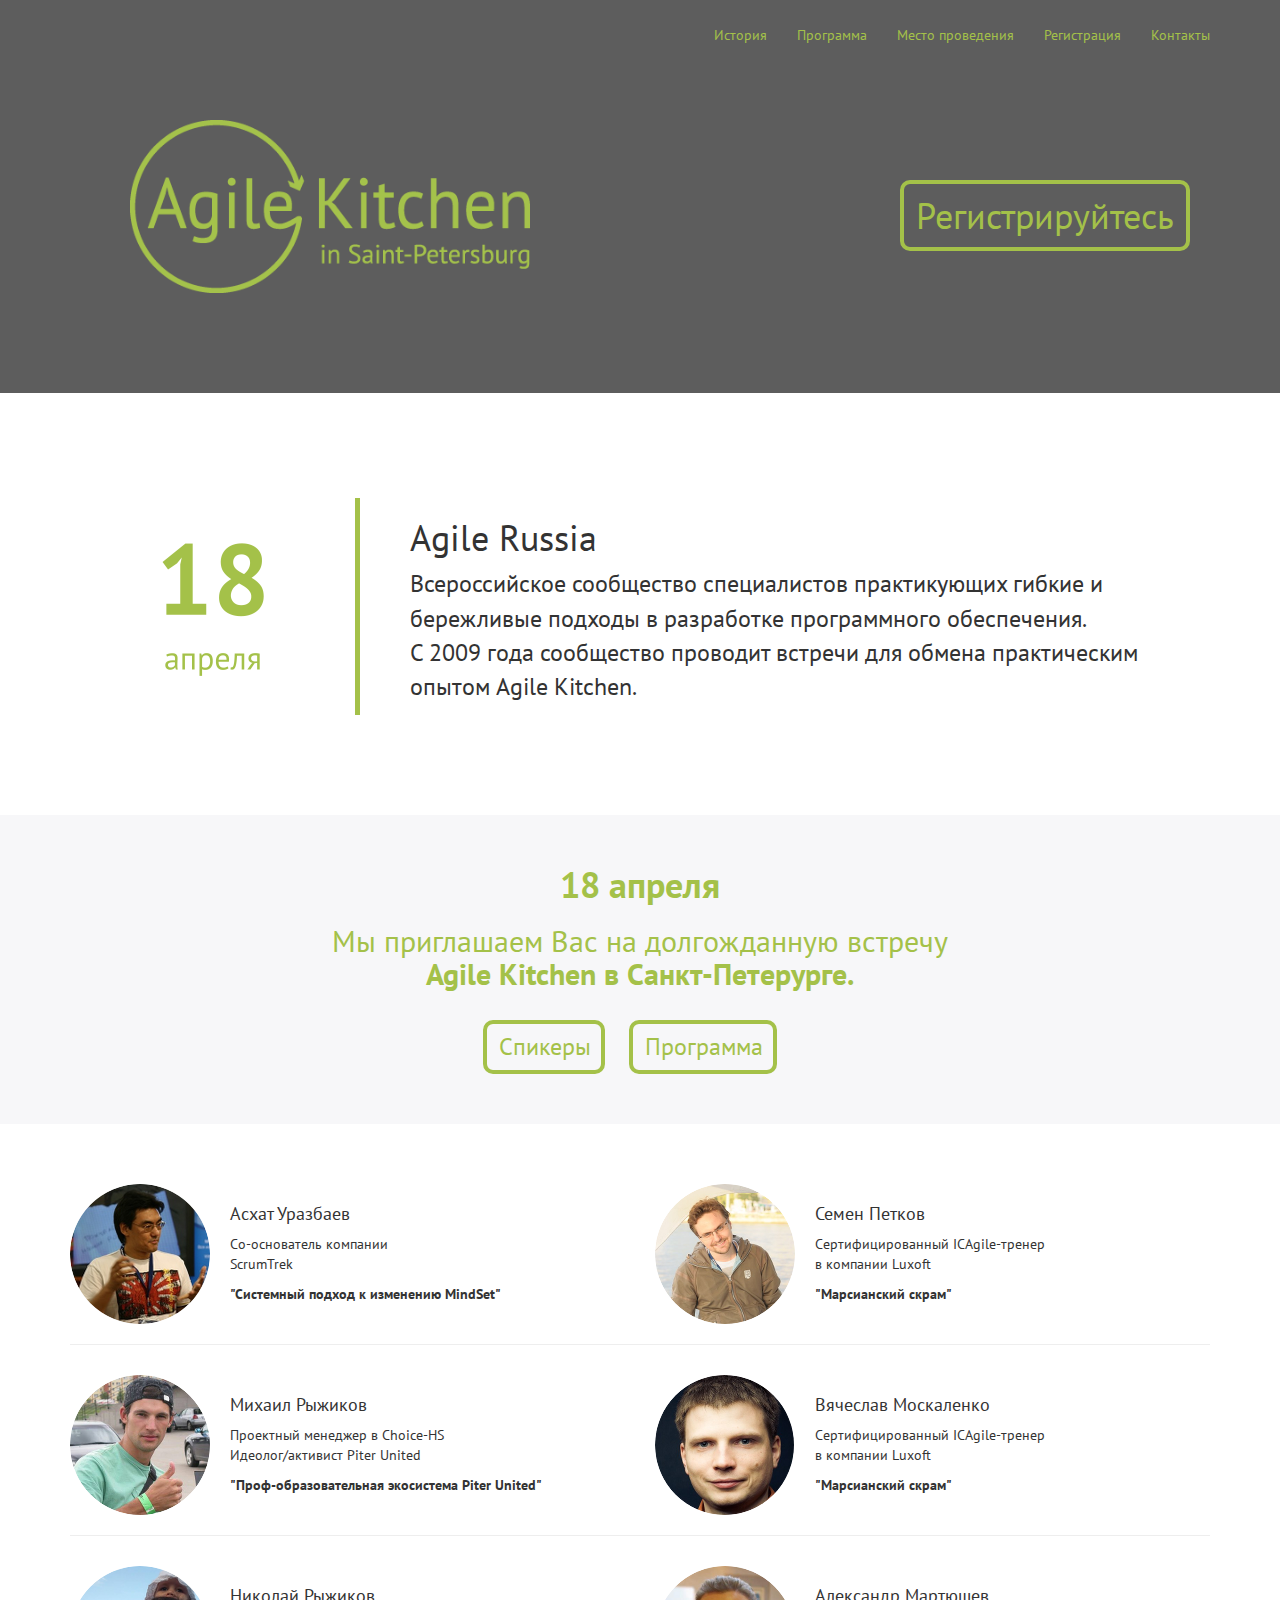
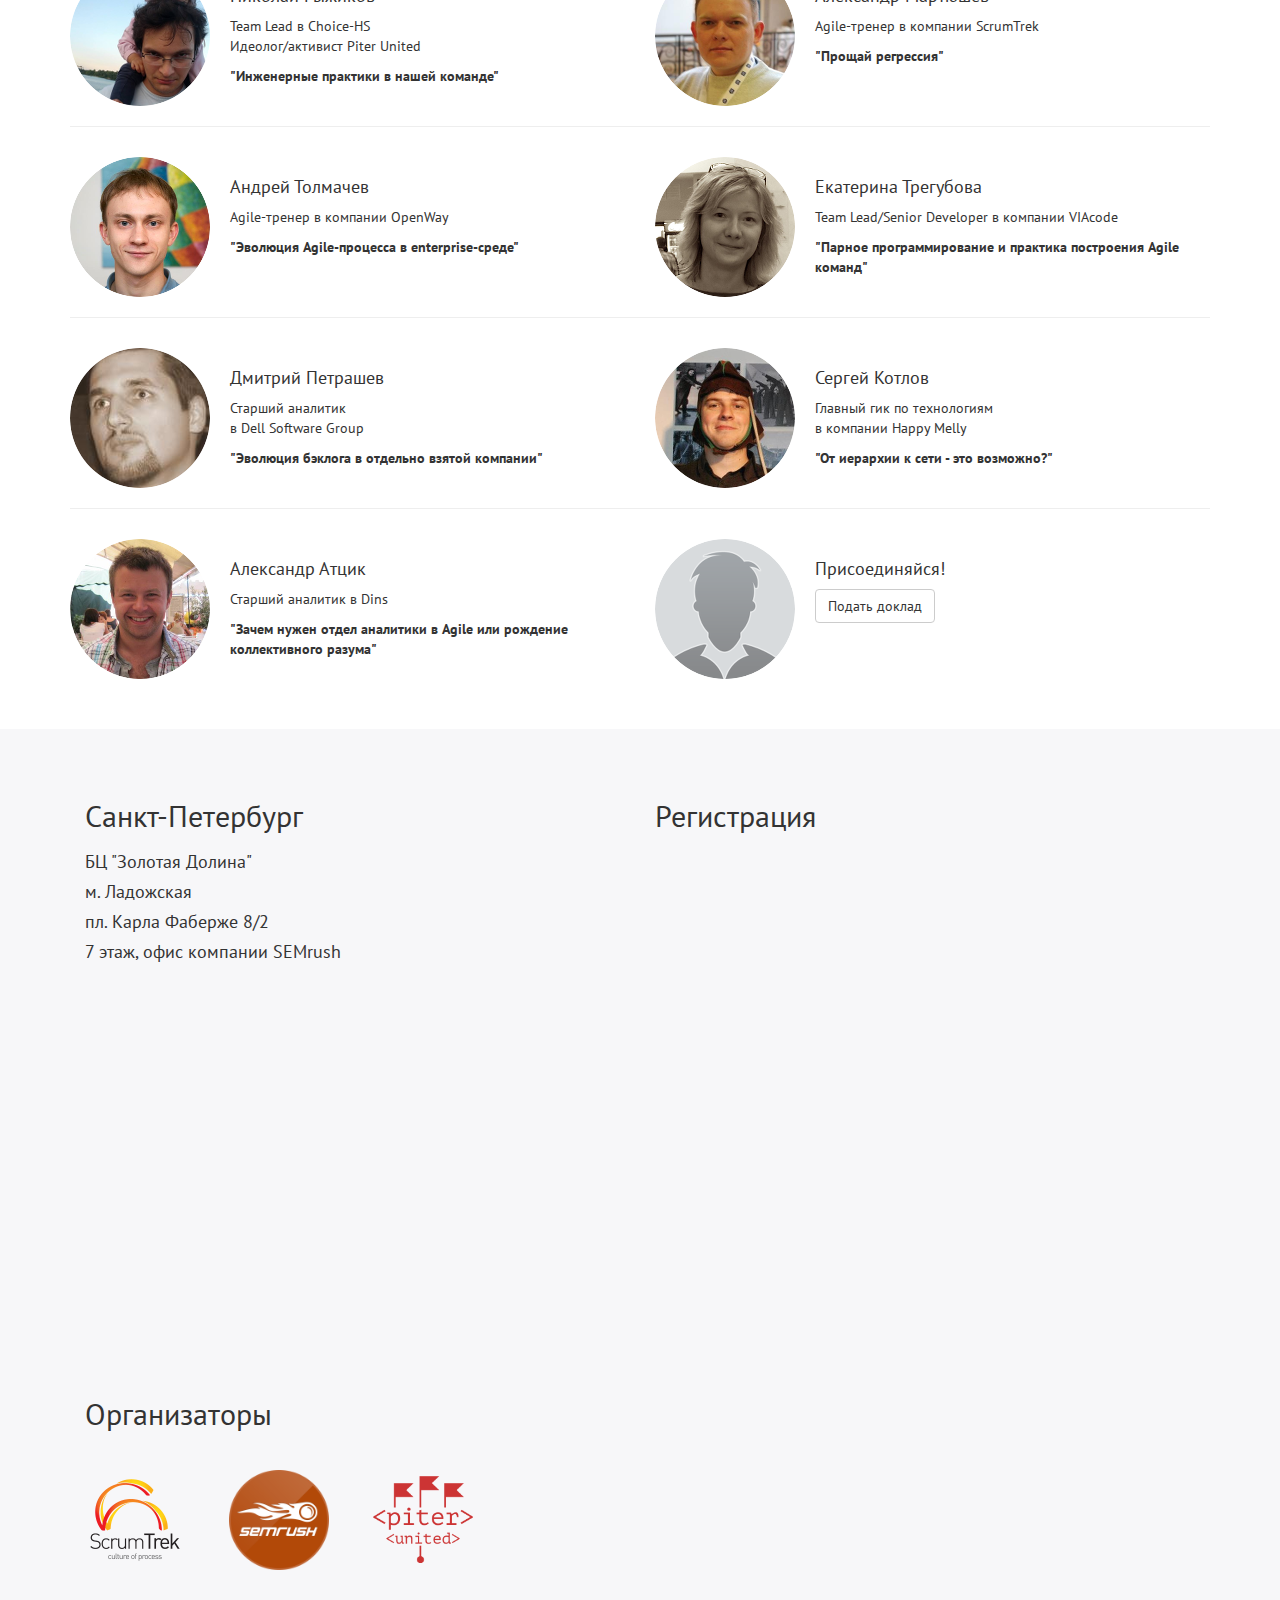
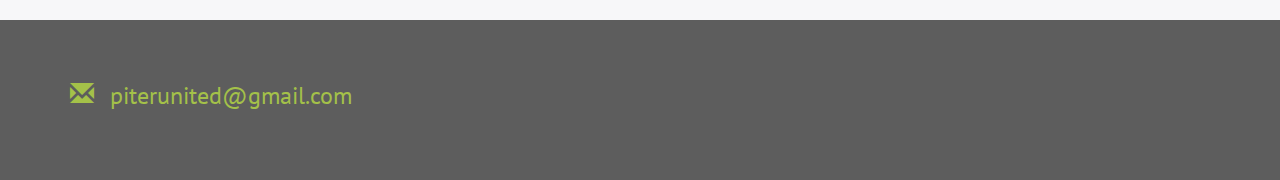
==== commit 796a2034: "smallfix" ====
--- a/index.html
+++ b/index.html
@@ -138,7 +138,7 @@
                             <img src="img/RyzhikovN.png" alt="..." class="img-circle">
                             <h4> Николай Рыжиков </h4>
                             <p> Team Lead в Choice-HS <br>Идеолог/активист Piter United</p>
-                            <p><strong>"Инженерные практики в нашей комманде"</strong></p>
+                            <p><strong>"Инженерные практики в нашей команде"</strong></p>
                         </div>
                     </div>
 
@@ -236,7 +236,7 @@
                         <td>OpenWay</td>
                     <tr>
                         <td>11.40-12.20</td>
-                        <td>Инженерные практики в отдельно взятой комманде, Рыжиков Николай</td>
+                        <td>Инженерные практики в отдельно взятой команде, Рыжиков Николай</td>
                         <td>HealthSamurai</td>
                     </tr>
                     <tr>    
@@ -361,6 +361,17 @@
             toVisible.style.display = "block";
         }
     </script>
+
+    <script>
+      (function(i,s,o,g,r,a,m){i['GoogleAnalyticsObject']=r;i[r]=i[r]||function(){
+      (i[r].q=i[r].q||[]).push(arguments)},i[r].l=1*new Date();a=s.createElement(o),
+      m=s.getElementsByTagName(o)[0];a.async=1;a.src=g;m.parentNode.insertBefore(a,m)
+      })(window,document,'script','//www.google-analytics.com/analytics.js','ga');
+
+      ga('create', 'UA-49828340-1', 'spbagilekitchen.github.io');
+      ga('send', 'pageview');
+
+    </script>
     
     </script>
     <!-- jQuery (necessary for Bootstrap's JavaScript plugins) -->
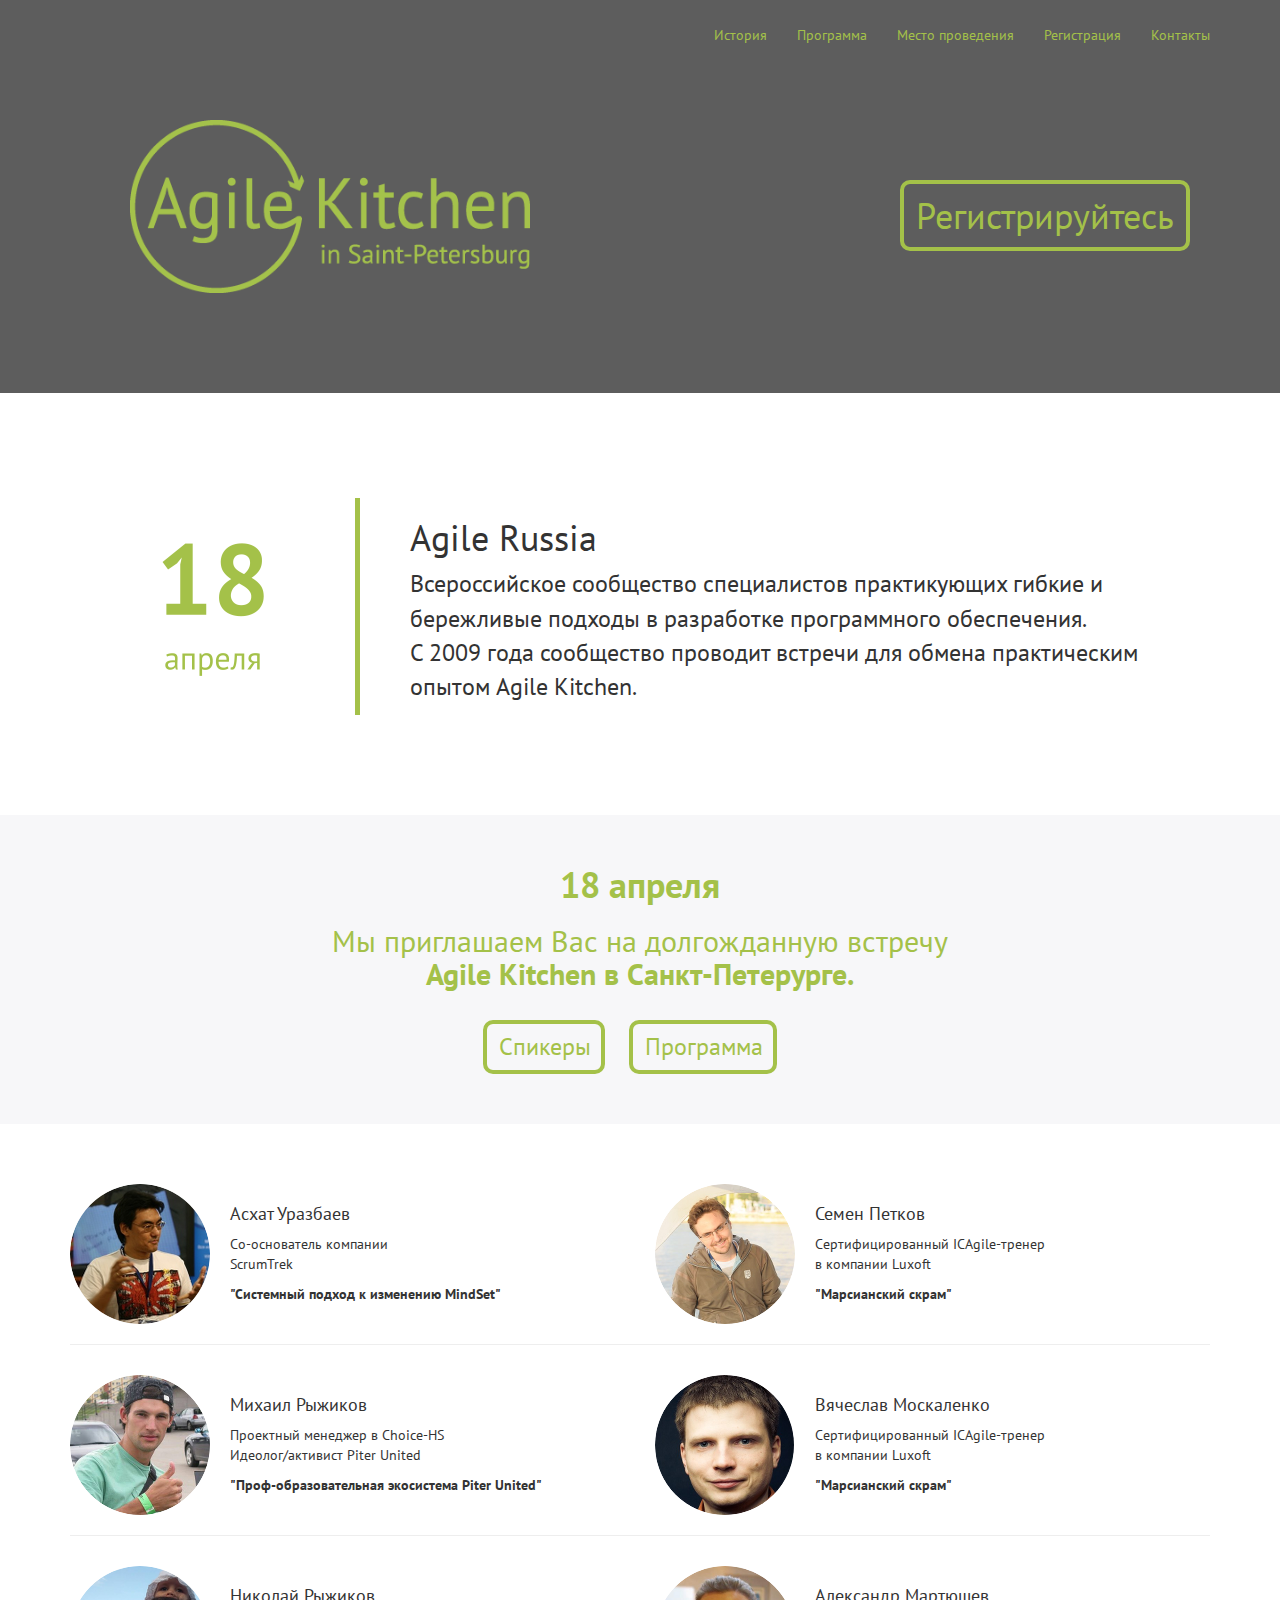
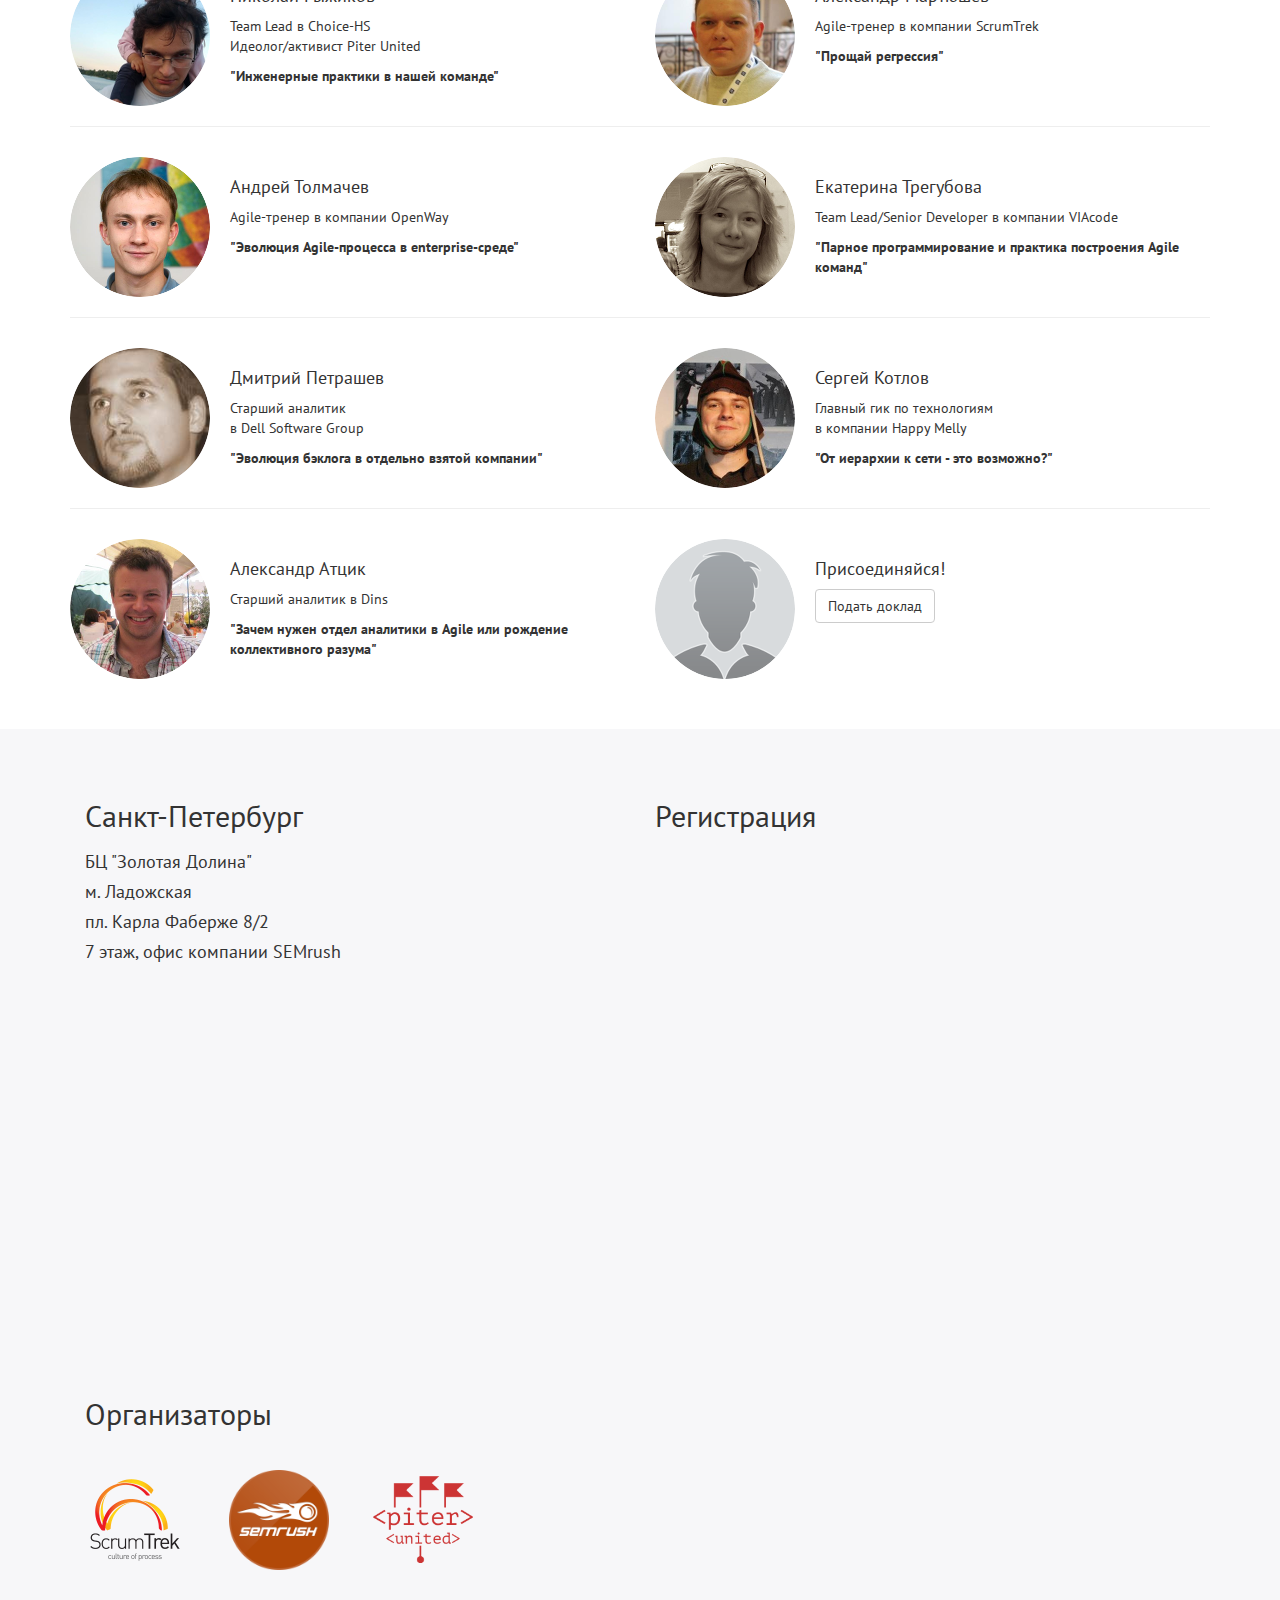
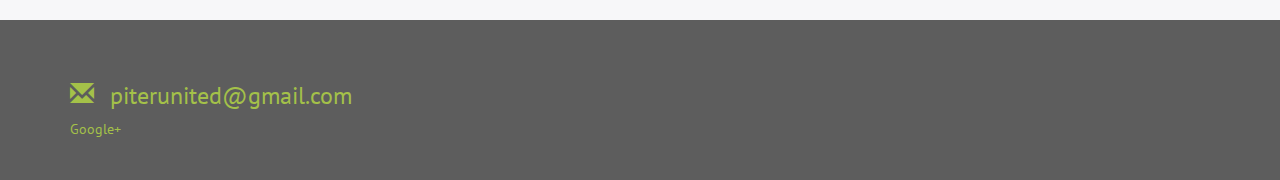
==== commit 7ef380f5: "g+link" ====
--- a/index.html
+++ b/index.html
@@ -335,7 +335,9 @@
                 <h3>
                     <span class="glyphicon glyphicon-envelope"></span>
                     <a href="mailto:piterunited@gmail.com"> piterunited@gmail.com </a>
+                    <br>
                 </h3>
+                <a href="https://plus.google.com/106352013364335176644" rel="publisher">Google+</a>
             </div>
         </div>
 
